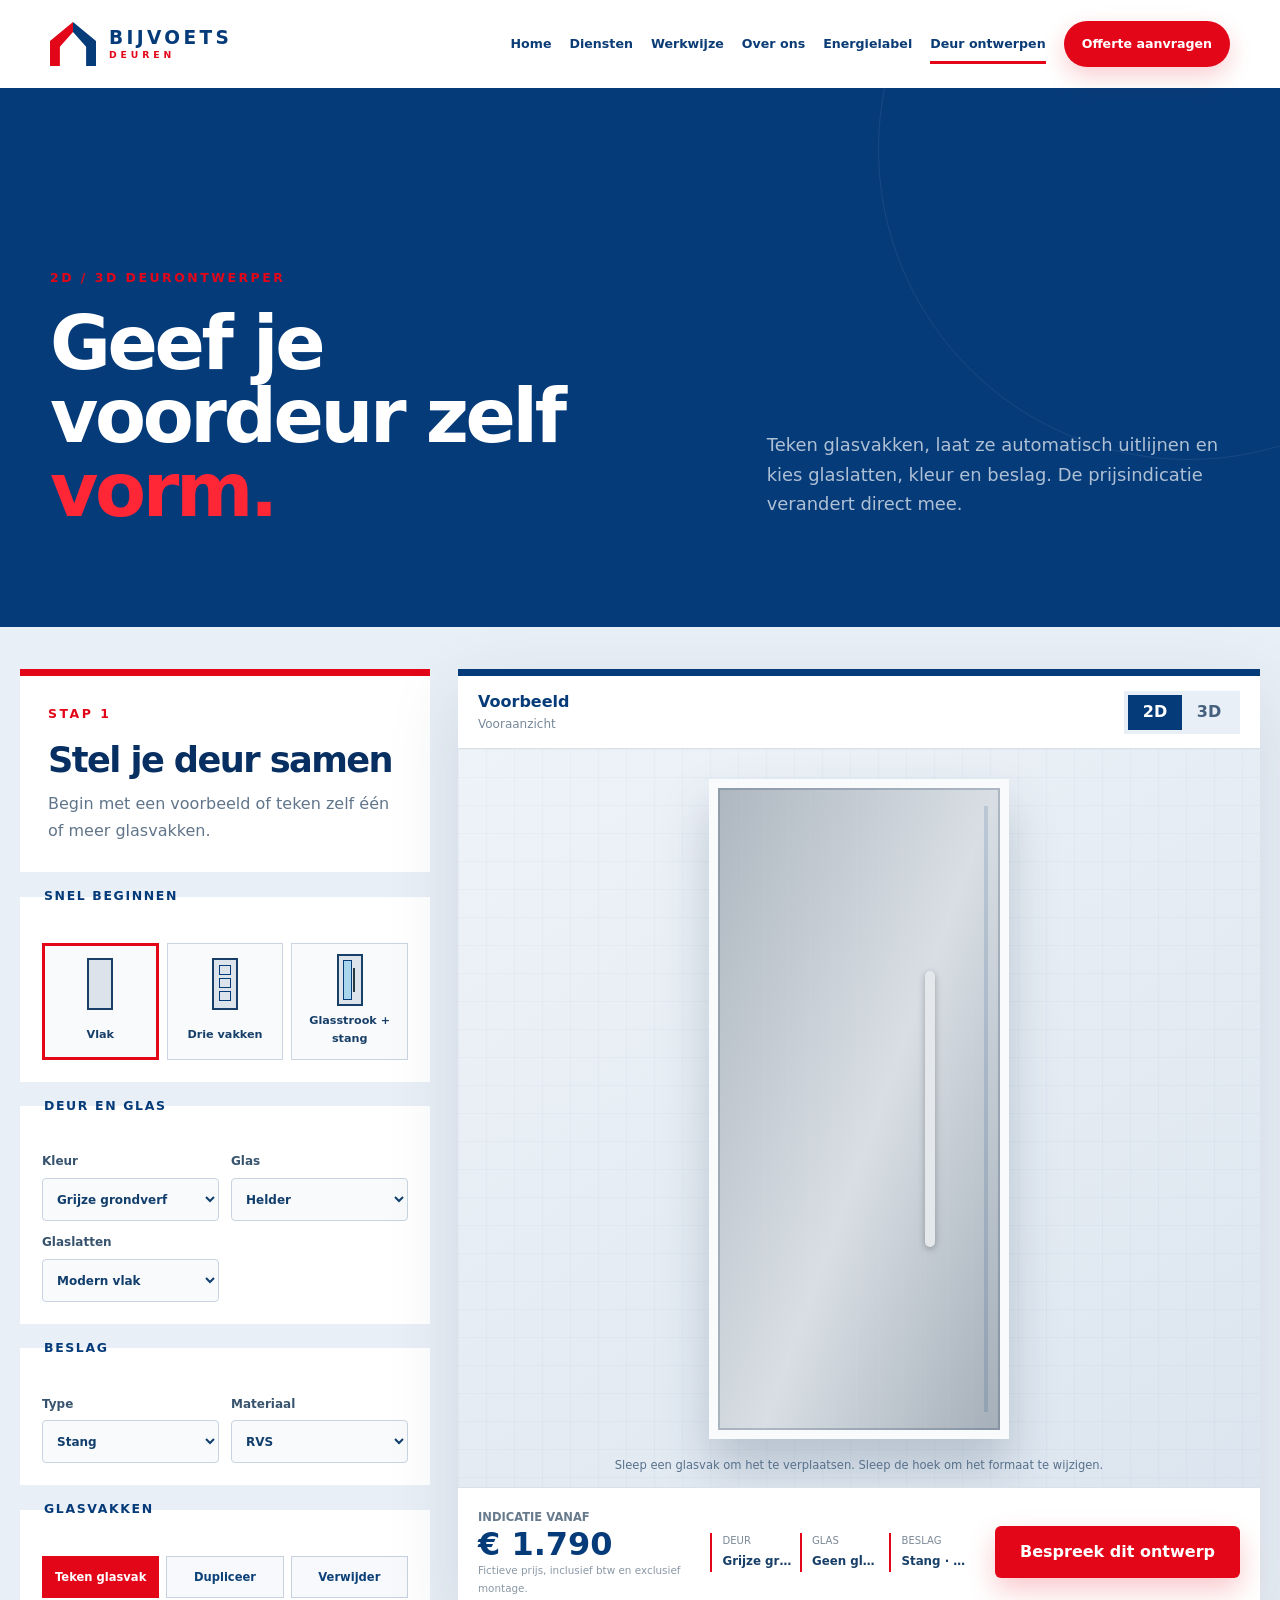
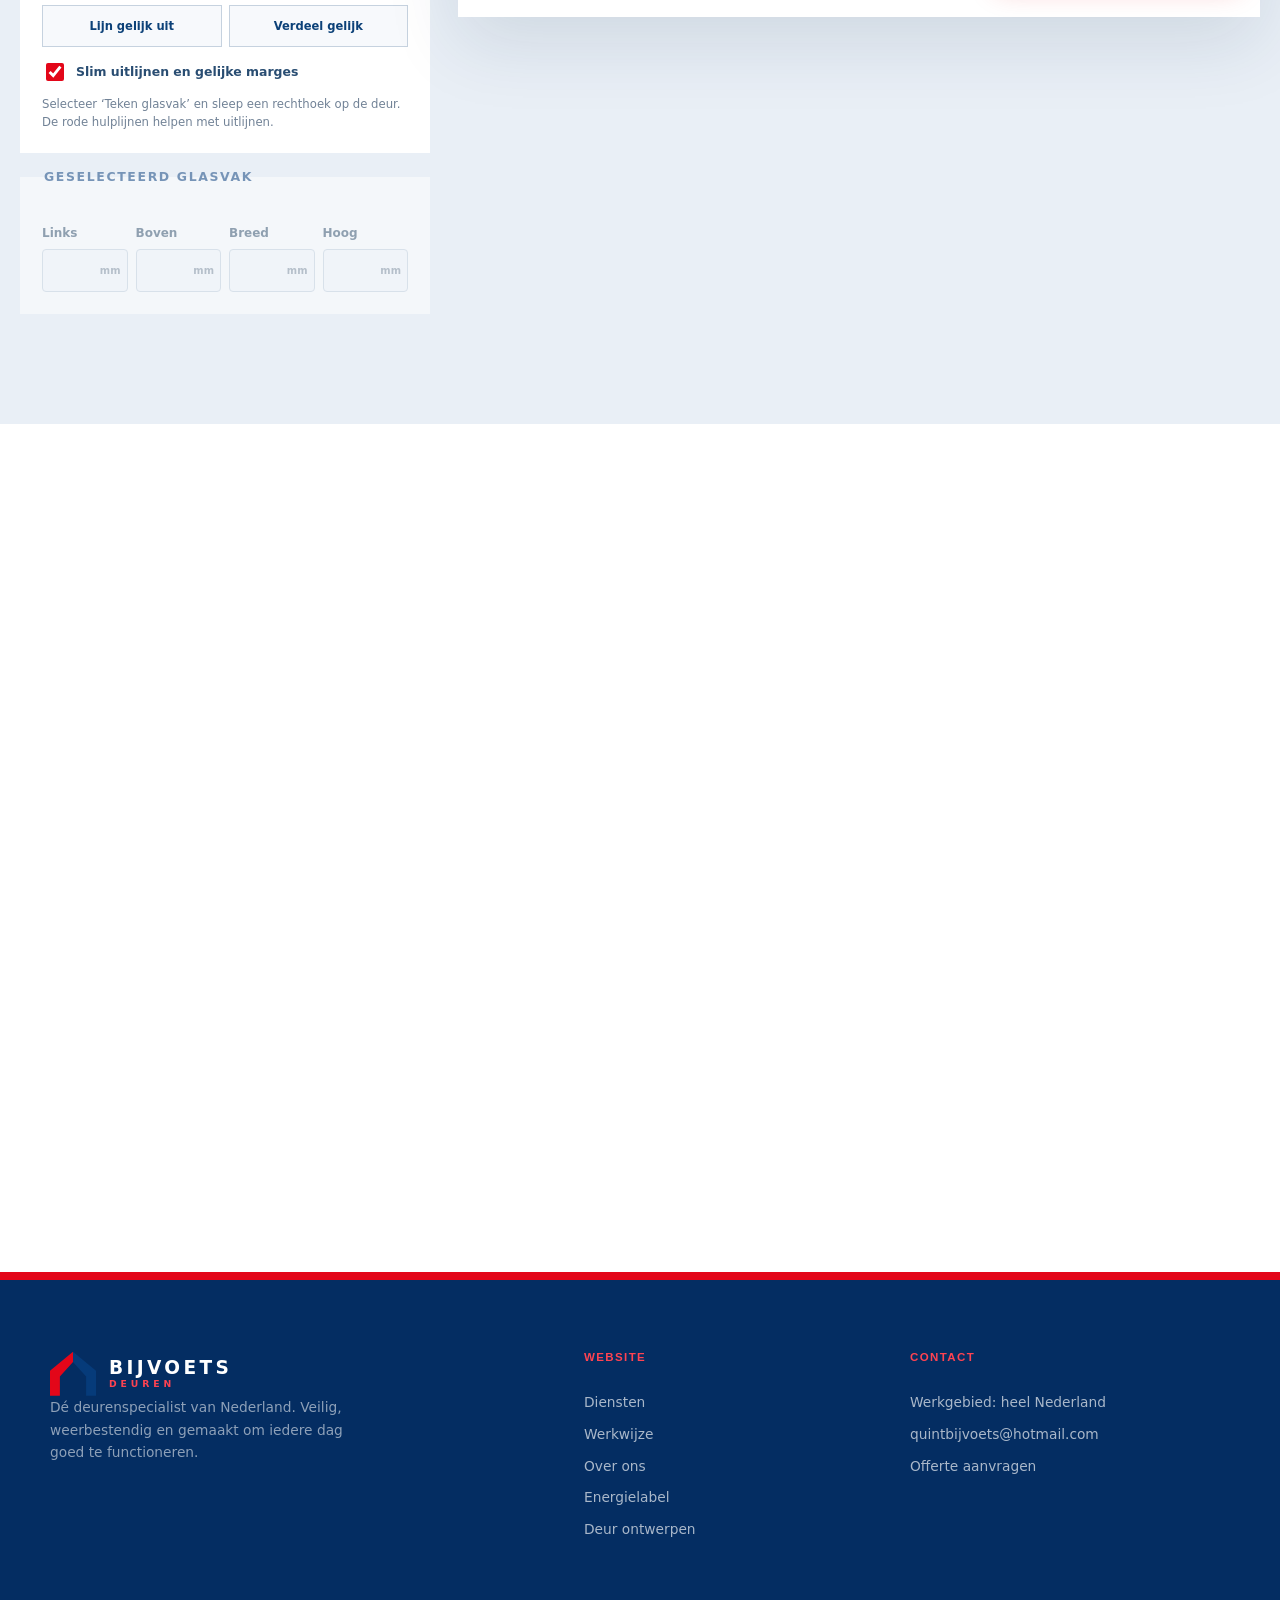
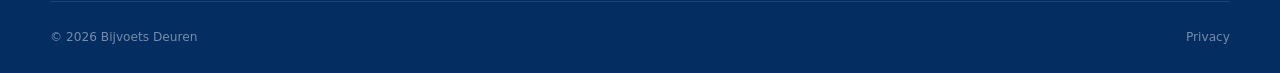
==== deur-ontwerpen.html @ da20df4a "Voeg landelijke positionering en deurontwerper toe" ====
<!doctype html>
<html lang="nl">
<head>
  <meta charset="utf-8">
  <meta name="viewport" content="width=device-width, initial-scale=1">
  <meta name="description" content="Ontwerp zelf je Bijvoets voordeur in 2D en 3D. Kies glasvakken, glaslatten, beslag, kleur en ontvang direct een fictieve prijsindicatie.">
  <meta name="theme-color" content="#063b7a">
  <meta name="referrer" content="strict-origin-when-cross-origin">
  <meta http-equiv="Content-Security-Policy" content="default-src 'self'; script-src 'self'; style-src 'self'; img-src 'self' data:; font-src 'self'; connect-src 'none'; object-src 'none'; base-uri 'self'; form-action 'none'">
  <link rel="canonical" href="https://bijvoetsdeuren.nl/deur-ontwerpen.html">
  <title>Deur ontwerpen | Bijvoets Deuren</title>
  <link rel="stylesheet" href="styles.css">
  <link rel="stylesheet" href="pages.css?v=2">
  <script src="script.js" defer></script>
  <script src="door-designer.js?v=2" defer></script>
</head>
<body>
  <a class="skip-link" href="#main">Direct naar de inhoud</a>
  <header class="site-header site-header-solid" id="top">
    <div class="shell header-inner">
      <a class="brand" href="index.html" aria-label="Bijvoets Deuren, naar de homepage"><span class="brand-mark" aria-hidden="true">BD</span><span class="brand-name"><strong>Bijvoets</strong><span>Deuren</span></span></a>
      <button class="menu-toggle" type="button" aria-expanded="false" aria-controls="main-nav"><span></span><span></span><span></span><span class="sr-only">Menu openen</span></button>
      <nav class="main-nav" id="main-nav" aria-label="Hoofdnavigatie"><a href="index.html">Home</a><a href="diensten.html">Diensten</a><a href="werkwijze.html">Werkwijze</a><a href="over-ons.html">Over ons</a><a href="energielabel.html">Energielabel</a><a href="deur-ontwerpen.html" aria-current="page">Deur ontwerpen</a><a class="nav-cta" href="offerte.html">Offerte aanvragen</a></nav>
    </div>
  </header>

  <main id="main">
    <section class="page-hero designer-hero">
      <div class="shell page-hero-grid">
        <div class="reveal"><p class="eyebrow">2D / 3D deurontwerper</p><h1>Geef je voordeur zelf <em>vorm.</em></h1></div>
        <p class="page-hero-intro reveal">Teken glasvakken, laat ze automatisch uitlijnen en kies glaslatten, kleur en beslag. De prijsindicatie verandert direct mee.</p>
      </div>
    </section>

    <section class="designer-section" data-door-designer>
      <div class="designer-shell">
        <aside class="designer-controls" aria-label="Keuzes voor de deur">
          <div class="designer-control-heading"><p class="eyebrow">Stap 1</p><h2>Stel je deur samen</h2><p>Begin met een voorbeeld of teken zelf één of meer glasvakken.</p></div>

          <fieldset class="designer-fieldset">
            <legend>Snel beginnen</legend>
            <div class="preset-grid">
              <button type="button" class="designer-choice is-active" data-preset="vlak"><span class="preset-icon preset-plain" aria-hidden="true"></span>Vlak</button>
              <button type="button" class="designer-choice" data-preset="drievak"><span class="preset-icon preset-three" aria-hidden="true"></span>Drie vakken</button>
              <button type="button" class="designer-choice" data-preset="glasstrook"><span class="preset-icon preset-strip" aria-hidden="true"></span>Glasstrook + stang</button>
            </div>
          </fieldset>

          <fieldset class="designer-fieldset">
            <legend>Deur en glas</legend>
            <div class="designer-field-grid">
              <label>Kleur
                <select data-setting="doorFinish">
                  <option value="grey">Grijze grondverf</option>
                  <option value="white">Witte grondverf</option>
                  <option value="anthracite">Antraciet afgelakt</option>
                  <option value="custom">Kleur naar keuze</option>
                </select>
              </label>
              <label>Glas
                <select data-setting="glassTint">
                  <option value="clear">Helder</option>
                  <option value="frosted">Mat</option>
                  <option value="smoke">Rookglas</option>
                  <option value="bronze">Brons</option>
                </select>
              </label>
              <label>Glaslatten
                <select data-setting="beadStyle">
                  <option value="modern">Modern vlak</option>
                  <option value="classic">Klassiek profiel</option>
                  <option value="steel">Slank aluminium</option>
                </select>
              </label>
            </div>
          </fieldset>

          <fieldset class="designer-fieldset">
            <legend>Beslag</legend>
            <div class="designer-field-grid">
              <label>Type
                <select data-setting="hardwareType">
                  <option value="bar">Stang</option>
                  <option value="knob">Knop</option>
                  <option value="lever">Kruk</option>
                </select>
              </label>
              <label>Materiaal
                <select data-setting="hardwareFinish">
                  <option value="steel">RVS</option>
                  <option value="aluminium">Aluminium</option>
                  <option value="black">Zwart</option>
                  <option value="brass">Messing</option>
                </select>
              </label>
            </div>
          </fieldset>

          <fieldset class="designer-fieldset glass-tools">
            <legend>Glasvakken</legend>
            <div class="tool-buttons">
              <button type="button" class="tool-button tool-button-primary" data-action="draw">Teken glasvak</button>
              <button type="button" class="tool-button" data-action="duplicate">Dupliceer</button>
              <button type="button" class="tool-button" data-action="delete">Verwijder</button>
            </div>
            <div class="tool-buttons">
              <button type="button" class="tool-button" data-action="align">Lijn gelijk uit</button>
              <button type="button" class="tool-button" data-action="distribute">Verdeel gelijk</button>
            </div>
            <label class="snap-toggle"><input type="checkbox" data-setting="snap" checked> Slim uitlijnen en gelijke marges</label>
            <p class="designer-help" data-designer-help>Selecteer ‘Teken glasvak’ en sleep een rechthoek op de deur. De rode hulplijnen helpen met uitlijnen.</p>
          </fieldset>

          <fieldset class="designer-fieldset dimension-fields" data-dimensions disabled>
            <legend>Geselecteerd glasvak</legend>
            <div class="dimension-grid">
              <label>Links <span>mm</span><input type="number" min="60" max="800" step="10" data-dimension="x"></label>
              <label>Boven <span>mm</span><input type="number" min="60" max="1900" step="10" data-dimension="y"></label>
              <label>Breed <span>mm</span><input type="number" min="120" max="800" step="10" data-dimension="width"></label>
              <label>Hoog <span>mm</span><input type="number" min="120" max="1900" step="10" data-dimension="height"></label>
            </div>
          </fieldset>
        </aside>

        <div class="designer-workspace">
          <div class="workspace-toolbar">
            <div><strong>Voorbeeld</strong><span data-view-label>Vooraanzicht</span></div>
            <div class="view-switch" aria-label="Weergave kiezen">
              <button type="button" class="is-active" data-view="2d" aria-pressed="true">2D</button>
              <button type="button" data-view="3d" aria-pressed="false">3D</button>
            </div>
          </div>

          <div class="designer-stage" data-stage data-view="2d">
            <div class="stage-grid" aria-hidden="true"></div>
            <div class="door-preview" data-door-preview role="img" aria-label="Voorbeeld van de samengestelde deur">
              <div class="door-surface" data-door-surface>
                <div class="glass-layer" data-glass-layer></div>
                <div class="door-hardware hardware-bar finish-steel" data-hardware aria-hidden="true"><span></span></div>
                <div class="door-lock-edge" aria-hidden="true"></div>
                <div class="snap-guide snap-guide-x" data-guide-x aria-hidden="true"></div>
                <div class="snap-guide snap-guide-y" data-guide-y aria-hidden="true"></div>
              </div>
              <div class="door-depth" aria-hidden="true"></div>
            </div>
            <p class="stage-instruction" data-stage-instruction>Sleep een glasvak om het te verplaatsen. Sleep de hoek om het formaat te wijzigen.</p>
          </div>

          <div class="designer-summary" aria-live="polite">
            <div><span>Indicatie vanaf</span><strong data-total-price>€ 1.790</strong><small>Fictieve prijs, inclusief btw en exclusief montage.</small></div>
            <dl><div><dt>Deur</dt><dd data-summary-door>Grijze grondverf</dd></div><div><dt>Glas</dt><dd data-summary-glass>Geen glasvakken</dd></div><div><dt>Beslag</dt><dd data-summary-hardware>Stang · RVS</dd></div></dl>
            <a class="button button-primary designer-whatsapp" data-designer-whatsapp href="https://wa.me/31638569988" target="_blank" rel="noopener noreferrer">Bespreek dit ontwerp</a>
          </div>
        </div>
      </div>
    </section>

    <section class="section designer-explainer">
      <div class="shell">
        <div class="section-heading reveal"><div><p class="eyebrow">Slim uitlijnen</p><h2>Vrij ontwerpen, zonder scheve details.</h2></div><p>De ontwerper helpt glasvakken en beslag op logische lijnen te plaatsen. Bij de glasstrook worden bovenmarge en sluitkant automatisch gelijk gehouden en komt de stang netjes tussen glaslijn en sluitzijde.</p></div>
        <div class="value-grid"><article class="value-card reveal"><span>01</span><h3>Teken ieder formaat</h3><p>Maak zelf een vierkant, smalle strook of royaal glasvlak en pas de maat direct aan.</p></article><article class="value-card reveal"><span>02</span><h3>Meerdere glasvakken</h3><p>Dupliceer een vak en laat de tussenruimte automatisch gelijk verdelen.</p></article><article class="value-card reveal"><span>03</span><h3>Van idee naar advies</h3><p>Stuur de gekozen samenstelling via WhatsApp. Definitieve maatvoering en prijs volgen na controle.</p></article></div>
      </div>
    </section>
  </main>

  <footer class="site-footer">
    <div class="shell footer-main"><div><a class="brand brand-footer" href="index.html"><span class="brand-mark" aria-hidden="true">BD</span><span class="brand-name"><strong>Bijvoets</strong><span>Deuren</span></span></a><p>Dé deurenspecialist van Nederland. Veilig, weerbestendig en gemaakt om iedere dag goed te functioneren.</p></div><div><h2>Website</h2><a href="diensten.html">Diensten</a><a href="werkwijze.html">Werkwijze</a><a href="over-ons.html">Over ons</a><a href="energielabel.html">Energielabel</a><a href="deur-ontwerpen.html">Deur ontwerpen</a></div><div><h2>Contact</h2><p>Werkgebied: heel Nederland</p><a href="mailto:quintbijvoets@hotmail.com">quintbijvoets@hotmail.com</a><a href="offerte.html">Offerte aanvragen</a></div></div>
    <div class="shell footer-bottom"><p>© <span data-current-year></span> Bijvoets Deuren</p><a href="privacy.html">Privacy</a></div>
  </footer>
</body>
</html>
---- styles.css ----
:root{--ink:#17221a;--ink-soft:#314037;--cream:#f5f1e8;--paper:#fffdf8;--sage:#a9be8a;--sage-deep:#78905f;--clay:#d4864c;--line:rgba(23,34,26,.16);--shadow:0 24px 70px rgba(23,34,26,.12);--radius:24px;--shell:min(1180px,calc(100% - 40px))}
*{box-sizing:border-box}html{scroll-behavior:smooth}body{margin:0;background:var(--paper);color:var(--ink);font-family:Inter,ui-sans-serif,system-ui,-apple-system,BlinkMacSystemFont,"Segoe UI",sans-serif;line-height:1.65}body.menu-open{overflow:hidden}a{color:inherit;text-decoration:none}button,input,select,textarea{font:inherit}.shell{width:var(--shell);margin-inline:auto}.sr-only{position:absolute;width:1px;height:1px;padding:0;margin:-1px;overflow:hidden;clip:rect(0,0,0,0);white-space:nowrap;border:0}.skip-link{position:fixed;z-index:1000;top:10px;left:10px;padding:10px 16px;background:var(--paper);transform:translateY(-160%)}.skip-link:focus{transform:translateY(0)}
.site-header{position:absolute;z-index:20;top:0;left:0;width:100%;color:var(--paper)}.header-inner{min-height:104px;display:flex;align-items:center;justify-content:space-between;gap:32px}.brand{display:inline-flex;align-items:center;gap:12px}.brand-mark{width:48px;aspect-ratio:1;display:grid;place-items:center;border:1px solid currentColor;border-radius:50%;font:700 .78rem/1 ui-monospace,monospace;letter-spacing:.08em}.brand-name{display:grid;font-size:.82rem;line-height:1.05;letter-spacing:.18em;text-transform:uppercase}.brand-name strong{font-family:Georgia,serif;font-size:1.16rem;letter-spacing:.04em;text-transform:none}.main-nav{display:flex;align-items:center;gap:30px;font-size:.84rem;font-weight:700}.main-nav>a:not(.nav-cta){position:relative}.main-nav>a:not(.nav-cta)::after{content:"";position:absolute;left:0;bottom:-7px;width:100%;height:1px;background:var(--sage);transform:scaleX(0);transform-origin:right;transition:transform .25s ease}.main-nav>a:hover::after,.main-nav>a:focus-visible::after{transform:scaleX(1);transform-origin:left}.nav-cta{padding:13px 18px;border:1px solid rgba(255,255,255,.5);border-radius:999px;transition:.25s ease}.nav-cta:hover{background:var(--paper);color:var(--ink)}.menu-toggle{display:none;background:transparent;color:inherit;border:0;padding:10px}.menu-toggle>span:not(.sr-only){display:block;width:25px;height:2px;margin:5px;background:currentColor;transition:.25s ease}
.hero{min-height:760px;overflow:hidden;display:grid;align-items:center;padding:150px 0 95px;background:var(--ink);color:var(--paper);position:relative}.hero::before{content:"";position:absolute;width:680px;height:680px;border:1px solid rgba(255,255,255,.07);border-radius:50%;right:-250px;top:-160px}.hero::after{content:"";position:absolute;inset:auto 0 0;height:32%;background:linear-gradient(180deg,transparent,rgba(0,0,0,.14));pointer-events:none}.hero-grid{display:grid;grid-template-columns:1.05fr .95fr;gap:76px;align-items:center;position:relative;z-index:1}.eyebrow{margin:0 0 18px;color:var(--sage-deep);font-size:.78rem;font-weight:800;letter-spacing:.18em;text-transform:uppercase}.hero .eyebrow{color:var(--sage)}h1,h2{margin:0;font-family:Georgia,"Times New Roman",serif;font-weight:500;letter-spacing:-.035em;line-height:.99}h1{max-width:760px;font-size:clamp(3.5rem,6.2vw,6.8rem)}h1 em{color:var(--sage);font-weight:inherit}.hero-intro{max-width:650px;margin:28px 0 34px;color:rgba(255,255,255,.72);font-size:1.08rem}.hero-actions{display:flex;align-items:center;gap:28px;flex-wrap:wrap}.button{display:inline-flex;min-height:52px;align-items:center;justify-content:center;border:0;border-radius:999px;padding:0 25px;font-weight:800;cursor:pointer;transition:transform .2s ease,background .2s ease,color .2s ease}.button:hover{transform:translateY(-2px)}.button-primary{background:var(--clay);color:#21160e}.button-primary:hover{background:#e39a64}.text-link{font-weight:750;border-bottom:1px solid rgba(255,255,255,.4);padding-block:8px}.text-link span{margin-left:8px}.hero-points{display:flex;flex-wrap:wrap;gap:10px 24px;margin:36px 0 0;padding:0;list-style:none;color:rgba(255,255,255,.7);font-size:.85rem}.hero-points li::before{content:"";display:inline-block;width:7px;height:7px;margin-right:9px;border-radius:50%;background:var(--sage)}
.door-stage{min-height:490px;position:relative;display:grid;place-items:center}.door-frame{width:min(330px,70%);height:465px;padding:24px 23px 0;background:#d7c5a7;border-radius:180px 180px 7px 7px;box-shadow:0 40px 100px rgba(0,0,0,.35)}.door-panel{height:100%;position:relative;overflow:hidden;border-radius:145px 145px 3px 3px;background:repeating-linear-gradient(90deg,rgba(255,255,255,.025) 0 2px,transparent 2px 26px),linear-gradient(135deg,#6e3f25,#9b6441 48%,#5b341f);border:1px solid rgba(255,255,255,.18)}.door-panel::before,.door-panel::after{content:"";position:absolute;left:12%;right:12%;border:1px solid rgba(255,255,255,.12)}.door-panel::before{top:38%;height:26%}.door-panel::after{bottom:7%;height:20%}.door-number{position:absolute;left:50%;top:23%;transform:translate(-50%,-50%);color:rgba(255,255,255,.65);font-family:Georgia,serif;letter-spacing:.08em}.door-handle{position:absolute;right:36px;top:52%;width:44px;height:5px;background:#d8c7a2;border-radius:4px;box-shadow:-3px 8px 0 -1px #8d7a59}.stage-card{position:absolute;left:0;bottom:38px;display:flex;align-items:center;gap:12px;padding:13px 18px;border:1px solid rgba(255,255,255,.16);border-radius:14px;background:rgba(255,255,255,.09);backdrop-filter:blur(10px);box-shadow:var(--shadow)}.stage-card p{margin:0;color:rgba(255,255,255,.7);font-size:.76rem;line-height:1.45}.stage-card strong{color:#fff;font-size:.88rem}.status-dot{width:10px;aspect-ratio:1;border-radius:50%;background:var(--sage);box-shadow:0 0 0 6px rgba(169,190,138,.14)}.measure{position:absolute;color:rgba(255,255,255,.38);font:600 .66rem/1 ui-monospace,monospace;letter-spacing:.12em;text-transform:uppercase}.measure::before{content:"";display:block;background:rgba(255,255,255,.2)}.measure-top{top:28px;left:8%;right:8%;text-align:center}.measure-top::before{height:1px;margin-bottom:8px}.measure-side{right:16px;top:25%;bottom:16%;writing-mode:vertical-rl}.measure-side::before{width:1px;height:100%;margin-left:8px}
.trust-bar{background:var(--cream);border-bottom:1px solid var(--line)}.trust-grid{min-height:96px;display:grid;grid-template-columns:repeat(3,1fr);align-items:center}.trust-grid p{margin:0;padding:12px 30px;font-size:.88rem;font-weight:750;text-align:center;border-right:1px solid var(--line)}.trust-grid p:first-child{border-left:1px solid var(--line)}.trust-grid span{margin-right:10px;color:var(--clay);font:700 .7rem/1 ui-monospace,monospace}
.section{padding:124px 0}.section-heading{display:grid;grid-template-columns:1.25fr .75fr;gap:80px;align-items:end;margin-bottom:58px}h2{font-size:clamp(2.65rem,4.6vw,5rem)}.section-heading>p{max-width:430px;margin:0 0 5px;color:#617066}.service-grid{display:grid;grid-template-columns:repeat(2,1fr);gap:18px}.service-card{position:relative;min-height:445px;padding:38px;overflow:hidden;border:1px solid var(--line);border-radius:var(--radius);background:var(--cream)}.service-card::after{content:"";position:absolute;width:230px;aspect-ratio:1;border:1px solid rgba(23,34,26,.08);border-radius:50%;right:-80px;top:-80px}.service-card-dark{background:var(--ink);color:var(--paper)}.service-card-dark::after{border-color:rgba(255,255,255,.1)}.service-index{position:absolute;right:32px;top:30px;font:700 .74rem/1 ui-monospace,monospace;color:var(--clay)}.service-icon{width:76px;height:92px;display:grid;place-items:center;margin-bottom:56px;border-radius:40px 40px 5px 5px;background:rgba(169,190,138,.25)}.mini-door{display:block;width:30px;height:52px;position:relative;border:2px solid currentColor;border-radius:15px 15px 1px 1px}.mini-door::after{content:"";position:absolute;width:4px;height:4px;border-radius:50%;background:currentColor;right:5px;top:28px}.mini-door-open{transform:perspective(70px) rotateY(-22deg);transform-origin:left}.lock-icon span{width:29px;height:27px;border:2px solid currentColor;border-radius:4px;position:relative}.lock-icon span::before{content:"";position:absolute;width:17px;height:18px;left:4px;top:-15px;border:2px solid currentColor;border-bottom:0;border-radius:12px 12px 0 0}.adjust-icon span,.adjust-icon span::before{width:38px;height:2px;background:currentColor;position:relative;display:block}.adjust-icon span::before{content:"";position:absolute;top:13px}.adjust-icon span::after{content:"↔";position:absolute;left:7px;top:-22px;font-size:1.3rem}.service-card h3{margin:0 0 13px;font-family:Georgia,serif;font-size:2rem;line-height:1.1}.service-card>p{max-width:520px;margin:0 0 24px;color:#617066}.service-card-dark>p{color:rgba(255,255,255,.65)}.service-card ul{display:flex;flex-wrap:wrap;gap:8px;margin:0;padding:0;list-style:none}.service-card li{padding:6px 10px;border:1px solid currentColor;border-radius:999px;font-size:.72rem;opacity:.7}
.process{background:var(--ink);color:var(--paper)}.process-grid{display:grid;grid-template-columns:.82fr 1.18fr;gap:110px;align-items:start}.eyebrow-light{color:var(--sage)}.process-intro{position:sticky;top:50px}.process-intro>p:not(.eyebrow){color:rgba(255,255,255,.62);max-width:470px;margin:30px 0}.button-light{background:var(--paper);color:var(--ink)}.steps{margin:0;padding:0;list-style:none;border-top:1px solid rgba(255,255,255,.15)}.steps li{display:grid;grid-template-columns:64px 1fr;gap:25px;padding:34px 0;border-bottom:1px solid rgba(255,255,255,.15)}.steps>li>span{color:var(--sage);font:700 .74rem/1 ui-monospace,monospace;padding-top:8px}.steps h3{margin:0 0 7px;font-family:Georgia,serif;font-size:1.55rem}.steps p{margin:0;color:rgba(255,255,255,.58)}
.about{background:var(--cream)}.about-grid{display:grid;grid-template-columns:.9fr 1.1fr;gap:105px;align-items:center}.about-visual{min-height:570px;position:relative;display:flex;align-items:flex-end;padding:42px;overflow:hidden;border-radius:var(--radius);background:#cfb892;box-shadow:var(--shadow)}.about-visual::before{content:"";position:absolute;inset:0;background:repeating-linear-gradient(98deg,transparent 0 29px,rgba(64,38,22,.07) 30px 31px)}.wood-sample{position:absolute;border-radius:50% 50% 8px 8px;background:linear-gradient(100deg,#56311d,#a66b43 55%,#5b341f);box-shadow:0 30px 60px rgba(35,20,12,.25)}.wood-one{width:48%;height:78%;right:10%;top:10%}.wood-two{width:30%;height:54%;left:13%;top:22%;background:linear-gradient(100deg,#8f7053,#d0ad85)}.about-visual p{position:relative;z-index:2;margin:0;padding:15px 18px;background:var(--paper);border-radius:12px;font-size:.85rem;line-height:1.4}.about-visual strong{font-family:Georgia,serif;font-size:1.2rem}.about-copy .lead{margin:28px 0 18px;font-size:1.18rem;color:var(--ink-soft)}.about-copy>p:not(.eyebrow):not(.lead){color:#617066}.about-facts{display:grid;grid-template-columns:repeat(2,1fr);gap:15px;margin-top:34px}.about-facts div{padding:18px;border-top:1px solid var(--line)}.about-facts span{display:block;margin-bottom:5px;color:#758178;font-size:.72rem;text-transform:uppercase;letter-spacing:.1em}
.quote-section{background:var(--paper)}.quote-grid{display:grid;grid-template-columns:.8fr 1.2fr;gap:80px;align-items:start}.quote-copy{position:sticky;top:40px}.quote-copy>p:not(.eyebrow){max-width:470px;color:#617066}.contact-direct{margin-top:42px;padding-top:20px;border-top:1px solid var(--line)}.contact-direct span{display:block;color:#758178;font-size:.74rem;text-transform:uppercase;letter-spacing:.12em}.contact-direct a{display:inline-block;margin-top:6px;font-weight:800}.quote-form{padding:40px;border-radius:var(--radius);background:var(--cream)}.field-row{display:grid;grid-template-columns:repeat(2,1fr);gap:16px}.quote-form label{display:grid;gap:8px;margin-bottom:17px;font-size:.82rem;font-weight:800}.quote-form small{font-weight:500;color:#718076}.quote-form input,.quote-form select,.quote-form textarea{width:100%;border:1px solid var(--line);border-radius:12px;background:var(--paper);color:var(--ink);padding:13px 14px;outline:none}.quote-form input:focus,.quote-form select:focus,.quote-form textarea:focus{border-color:var(--sage-deep);box-shadow:0 0 0 3px rgba(120,144,95,.15)}.quote-form textarea{resize:vertical}.button-submit{width:100%;margin-top:7px}.form-note{margin:13px 0 0;color:#718076;font-size:.72rem;text-align:center}
.site-footer{background:#101711;color:var(--paper)}.footer-main{display:grid;grid-template-columns:1.45fr .8fr 1fr;gap:70px;padding:80px 0 60px}.brand-footer{margin-bottom:22px}.footer-main>div:first-child p{max-width:330px;color:rgba(255,255,255,.55)}.footer-main h2{margin-bottom:19px;color:var(--sage);font:800 .72rem/1 sans-serif;letter-spacing:.12em;text-transform:uppercase}.footer-main>div:not(:first-child){display:flex;flex-direction:column;align-items:flex-start;gap:9px}.footer-main a,.footer-main p{margin:0;color:rgba(255,255,255,.66);font-size:.86rem}.footer-main a:hover{color:#fff}.footer-bottom{min-height:72px;display:flex;justify-content:space-between;align-items:center;border-top:1px solid rgba(255,255,255,.1);color:rgba(255,255,255,.45);font-size:.76rem}.footer-bottom p{margin:0}
.reveal{opacity:0;transform:translateY(20px);transition:opacity .7s ease,transform .7s ease}.reveal-delay{transition-delay:.14s}.reveal.is-visible{opacity:1;transform:none}
.privacy-page{min-height:100vh;padding:60px 0;background:var(--cream)}.privacy-card{max-width:850px;padding:clamp(28px,6vw,70px);border-radius:var(--radius);background:var(--paper);box-shadow:var(--shadow)}.privacy-card .brand{margin-bottom:70px}.privacy-card h1{margin-bottom:34px;color:var(--ink);font-size:clamp(3rem,7vw,5.5rem)}.privacy-card h2{margin:35px 0 10px;font-size:1.5rem;line-height:1.2}.privacy-card p{color:#56655b}.privacy-card p a{color:var(--sage-deep);font-weight:800;text-decoration:underline}.privacy-card .button{margin-top:25px}
@media (prefers-reduced-motion:reduce){html{scroll-behavior:auto}*,*::before,*::after{animation-duration:.01ms!important;animation-iteration-count:1!important;transition-duration:.01ms!important}.reveal{opacity:1;transform:none}}
@media (max-width:980px){.menu-toggle{display:block;position:relative;z-index:25}.main-nav{position:fixed;inset:0;z-index:20;display:flex;flex-direction:column;justify-content:center;align-items:flex-start;padding:90px 34px;gap:22px;background:var(--ink);font:500 2.25rem/1.1 Georgia,serif;transform:translateX(100%);transition:transform .3s ease}.main-nav.is-open{transform:translateX(0)}.nav-cta{margin-top:10px;font:800 .9rem/1 sans-serif}.menu-toggle[aria-expanded=true]>span:nth-child(1){transform:translateY(7px) rotate(45deg)}.menu-toggle[aria-expanded=true]>span:nth-child(2){opacity:0}.menu-toggle[aria-expanded=true]>span:nth-child(3){transform:translateY(-7px) rotate(-45deg)}.hero{padding-top:135px}.hero-grid{grid-template-columns:1fr;gap:55px}.door-stage{min-height:450px}.door-frame{height:430px}.section-heading,.process-grid,.about-grid,.quote-grid{grid-template-columns:1fr;gap:55px}.process-intro,.quote-copy{position:static}.footer-main{grid-template-columns:1fr 1fr}.footer-main>div:first-child{grid-column:1/-1}}
@media (max-width:680px){:root{--shell:min(100% - 28px,1180px);--radius:18px}.header-inner{min-height:84px}.brand-mark{width:42px}.hero{min-height:auto;padding:120px 0 70px}h1{font-size:clamp(3.15rem,15vw,4.7rem)}h2{font-size:clamp(2.5rem,12vw,3.8rem)}.hero-intro{font-size:.98rem}.hero-actions{align-items:flex-start;flex-direction:column;gap:14px}.hero-points{display:grid;gap:7px}.door-stage{min-height:390px}.door-frame{width:68%;height:370px;padding:19px 18px 0}.stage-card{left:0;bottom:15px}.trust-grid{grid-template-columns:1fr;padding:13px 0}.trust-grid p,.trust-grid p:first-child{padding:10px 4px;border:0;text-align:left}.section{padding:86px 0}.section-heading{margin-bottom:36px}.service-grid{grid-template-columns:1fr}.service-card{min-height:0;padding:28px 24px}.service-icon{margin-bottom:38px}.about-visual{min-height:430px;padding:24px}.about-facts,.field-row{grid-template-columns:1fr}.quote-form{padding:25px 20px}.footer-main{grid-template-columns:1fr;gap:35px;padding-top:60px}.footer-main>div:first-child{grid-column:auto}.footer-bottom{align-items:flex-start;flex-direction:column;justify-content:center;gap:4px}}
---- pages.css ----
.main-nav > a:hover::after,
.main-nav > a:focus-visible::after,
.main-nav > a[aria-current="page"]::after {
  transform: scaleX(1);
  transform-origin: left;
}

html,
body {
  overflow-x: clip;
}

.nav-cta[aria-current="page"] {
  background: var(--paper);
  color: var(--ink);
}

.site-header-solid {
  background: var(--ink);
}

.page-hero {
  min-height: 560px;
  display: grid;
  align-items: end;
  padding: 180px 0 100px;
  overflow: hidden;
  position: relative;
  background: var(--ink);
  color: var(--paper);
}

.page-hero::before {
  content: "";
  position: absolute;
  width: 620px;
  height: 620px;
  top: -250px;
  right: -220px;
  border: 1px solid rgba(255, 255, 255, .07);
  border-radius: 50%;
}

.page-hero-grid {
  display: grid;
  grid-template-columns: 1.15fr .85fr;
  gap: 90px;
  align-items: end;
  position: relative;
  z-index: 1;
}

.page-hero h1 {
  font-size: clamp(3.4rem, 5.8vw, 6.4rem);
}

.page-hero .eyebrow {
  color: var(--sage);
}

.page-hero-intro {
  max-width: 510px;
  margin: 0 0 8px;
  color: rgba(255, 255, 255, .68);
  font-size: 1.12rem;
}

.link-card-grid {
  display: grid;
  grid-template-columns: repeat(2, 1fr);
  gap: 18px;
}

.link-card {
  min-height: 360px;
  display: flex;
  flex-direction: column;
  padding: 34px;
  border: 1px solid var(--line);
  border-radius: var(--radius);
  background: var(--cream);
  transition: transform .22s ease, box-shadow .22s ease;
}

.link-card:hover {
  transform: translateY(-5px);
  box-shadow: var(--shadow);
}

.link-card > span,
.value-card > span,
.detail-card > span {
  color: var(--clay);
  font: 700 .72rem/1 ui-monospace, monospace;
}

.link-card h3 {
  margin: 80px 0 14px;
  font-family: Georgia, serif;
  font-size: 2rem;
  line-height: 1.08;
}

.link-card p {
  margin: 0 0 28px;
  color: #617066;
}

.link-card strong {
  margin-top: auto;
  font-size: .82rem;
}

.link-card-dark {
  background: var(--ink);
  color: var(--paper);
}

.link-card-dark p {
  color: rgba(255, 255, 255, .62);
}

.cta-band {
  background: var(--ink);
  color: var(--paper);
}

.cta-band-inner {
  display: grid;
  grid-template-columns: 1.1fr .9fr;
  gap: 90px;
  align-items: end;
}

.cta-band-inner p:not(.eyebrow) {
  max-width: 490px;
  margin: 0 0 28px;
  color: rgba(255, 255, 255, .62);
}

.feature-strip {
  background: var(--cream);
}

.feature-strip-grid {
  display: grid;
  grid-template-columns: 1fr .75fr;
  gap: 90px;
  align-items: end;
  padding: 52px;
  border-radius: var(--radius);
  background: var(--paper);
  box-shadow: var(--shadow);
}

.feature-strip-grid p:not(.eyebrow) {
  margin: 0 0 24px;
  color: #617066;
}

.card-title {
  font-family: Georgia, serif;
  font-size: 2rem;
  line-height: 1.1;
  letter-spacing: -.02em;
}

.process-page {
  padding: 124px 0;
}

.detail-section {
  background: var(--cream);
}

.detail-grid {
  display: grid;
  grid-template-columns: 1fr 1fr;
  gap: 18px;
}

.detail-card {
  padding: 42px;
  border: 1px solid var(--line);
  border-radius: var(--radius);
  background: var(--paper);
}

.detail-card h2 {
  margin: 60px 0 28px;
  font-size: clamp(2.2rem, 4vw, 3.8rem);
}

.detail-card p {
  color: #617066;
}

.detail-card-accent {
  border-color: transparent;
  background: var(--clay);
  color: #21160e;
}

.detail-card-accent p {
  color: rgba(33, 22, 14, .72);
}

.check-list {
  display: grid;
  gap: 13px;
  margin: 0;
  padding: 0;
  list-style: none;
}

.check-list li {
  padding: 12px 0 12px 30px;
  position: relative;
  border-top: 1px solid var(--line);
}

.check-list li::before {
  content: "✓";
  position: absolute;
  left: 0;
  color: var(--sage-deep);
  font-weight: 900;
}

.values-section {
  background: var(--paper);
}

.value-grid {
  display: grid;
  grid-template-columns: repeat(3, 1fr);
  gap: 18px;
}

.value-card {
  min-height: 300px;
  padding: 34px;
  border: 1px solid var(--line);
  border-radius: var(--radius);
  background: var(--cream);
}

.value-card h3 {
  margin: 75px 0 14px;
  font-family: Georgia, serif;
  font-size: 1.8rem;
  line-height: 1.1;
}

.value-card p {
  margin: 0;
  color: #617066;
}

.energy-hero .page-hero-grid {
  align-items: center;
}

.energy-badge {
  display: grid;
  grid-template-columns: repeat(4, 1fr);
  gap: 7px;
  padding: 28px;
  border: 1px solid rgba(255, 255, 255, .13);
  border-radius: var(--radius);
  background: rgba(255, 255, 255, .06);
}

.energy-badge span {
  min-height: 72px;
  display: grid;
  place-items: center;
  clip-path: polygon(0 0, 82% 0, 100% 50%, 82% 100%, 0 100%, 12% 50%);
  background: var(--sage);
  color: var(--ink);
  font-weight: 900;
}

.energy-badge span:nth-child(2) { background: #c5c878; }
.energy-badge span:nth-child(3) { background: #dfaa62; }
.energy-badge span:nth-child(4) { background: var(--clay); }

.energy-badge strong {
  grid-column: 1 / -1;
  margin-top: 12px;
  color: rgba(255, 255, 255, .72);
  font-size: .83rem;
  text-align: center;
}

.energy-intro {
  background: var(--paper);
}

.energy-intro-grid {
  display: grid;
  grid-template-columns: 1fr 1fr;
  gap: 100px;
}

.prose p {
  margin: 0 0 20px;
  color: #617066;
  font-size: 1.05rem;
}

.energy-checks {
  background: var(--cream);
}

.energy-grid {
  grid-template-columns: repeat(4, 1fr);
}

.energy-grid .value-card {
  background: var(--paper);
}

.energy-grid .value-card h3 {
  margin-top: 60px;
}

.energy-note {
  background: var(--paper);
}

.note-card {
  display: grid;
  grid-template-columns: 1fr 1fr;
  gap: 80px;
  padding: 54px;
  border-radius: var(--radius);
  background: var(--ink);
  color: var(--paper);
}

.note-card .eyebrow {
  color: var(--sage);
}

.note-card h2 {
  font-size: clamp(2.3rem, 4vw, 4rem);
}

.note-card > p {
  margin: 0;
  color: rgba(255, 255, 255, .65);
}

.quote-hero {
  min-height: 520px;
}

.quote-page {
  background: var(--paper);
}

.contact-options {
  display: grid;
  gap: 12px;
  margin-top: 40px;
}

.contact-option {
  display: grid;
  padding: 18px 20px;
  border: 1px solid var(--line);
  border-radius: 14px;
  background: var(--cream);
  transition: transform .2s ease, border-color .2s ease;
}

.contact-option:hover {
  transform: translateY(-2px);
  border-color: var(--sage-deep);
}

.contact-option span {
  color: #758178;
  font-size: .7rem;
  font-weight: 800;
  letter-spacing: .12em;
  text-transform: uppercase;
}

.contact-option strong {
  margin: 3px 0;
  overflow-wrap: anywhere;
  font-size: .92rem;
}

.contact-option small {
  color: #718076;
}

.whatsapp-link {
  border-color: rgba(37, 211, 102, .42);
}

.form-heading {
  display: flex;
  align-items: center;
  gap: 14px;
  margin-bottom: 28px;
  padding-bottom: 20px;
  border-bottom: 1px solid var(--line);
}

.form-heading strong {
  display: block;
}

.form-heading p {
  margin: 1px 0 0;
  color: #718076;
  font-size: .76rem;
}

.whatsapp-dot {
  width: 14px;
  aspect-ratio: 1;
  border-radius: 50%;
  background: #25d366;
  box-shadow: 0 0 0 7px rgba(37, 211, 102, .13);
}

.button-whatsapp {
  background: #25d366;
  color: #102116;
}

.button-whatsapp:hover {
  background: #39df77;
}

.privacy-page {
  padding: 180px 0 90px;
}

.privacy-card .brand {
  margin-bottom: 0;
}

@media (max-width: 980px) {
  .page-hero-grid,
  .cta-band-inner,
  .feature-strip-grid,
  .energy-intro-grid,
  .note-card {
    grid-template-columns: 1fr;
    gap: 55px;
  }

  .page-hero { min-height: 500px; }
  .link-card-grid,
  .value-grid { grid-template-columns: 1fr 1fr; }
  .energy-grid { grid-template-columns: 1fr 1fr; }
}

@media (max-width: 680px) {
  .page-hero {
    min-height: 440px;
    padding: 145px 0 70px;
  }

  .page-hero h1 { font-size: clamp(3rem, 14vw, 4.5rem); }
  .link-card-grid,
  .value-grid,
  .energy-grid,
  .detail-grid { grid-template-columns: 1fr; }
  .link-card { min-height: 300px; }
  .link-card h3 { margin-top: 58px; }
  .feature-strip-grid,
  .note-card { padding: 30px 24px; }
  .energy-badge { padding: 17px; }
  .energy-badge span { min-height: 55px; }
}

/* Bijvoets logo identity */
:root {
  --ink: #063b7a;
  --ink-soft: #174f8a;
  --cream: #f1f5fa;
  --paper: #ffffff;
  --sage: #e30619;
  --sage-deep: #063b7a;
  --clay: #e30619;
  --line: rgba(6, 59, 122, .16);
  --shadow: 0 24px 70px rgba(0, 43, 97, .14);
  --radius: 10px;
}

body {
  background: var(--paper);
  color: #082f61;
}

h1,
h2,
.service-card h3,
.card-title,
.link-card h3,
.steps h3,
.about-visual strong,
.value-card h3 {
  font-family: Inter, ui-sans-serif, system-ui, -apple-system, BlinkMacSystemFont, "Segoe UI", sans-serif;
  font-weight: 850;
  letter-spacing: -.045em;
}

h1 em {
  color: #ff2636;
  font-style: normal;
}

.eyebrow {
  color: var(--clay);
  letter-spacing: .2em;
}

.site-header {
  position: sticky;
  top: 0;
  z-index: 100;
  background: rgba(255, 255, 255, .97);
  color: var(--ink);
  box-shadow: 0 1px 0 rgba(6, 59, 122, .12);
  backdrop-filter: blur(12px);
}

.site-header-solid {
  background: rgba(255, 255, 255, .97);
}

.header-inner {
  min-height: 88px;
}

.brand {
  gap: 13px;
}

.brand-mark {
  width: 46px;
  height: 44px;
  position: relative;
  flex: 0 0 auto;
  border: 0;
  border-radius: 0;
  font-size: 0;
}

.brand-mark::before,
.brand-mark::after {
  content: "";
  position: absolute;
  inset-block: 0;
  width: 50%;
}

.brand-mark::before {
  left: 0;
  background: #e30619;
  clip-path: polygon(100% 0, 100% 23%, 43% 56%, 43% 100%, 0 100%, 0 43%);
}

.brand-mark::after {
  right: 0;
  background: #063b7a;
  clip-path: polygon(0 0, 100% 43%, 100% 100%, 57% 100%, 57% 56%, 0 23%);
}

.brand-name {
  display: grid;
  gap: 2px;
  line-height: 1;
  letter-spacing: .16em;
}

.brand-name strong {
  color: #063b7a;
  font-family: Inter, ui-sans-serif, system-ui, sans-serif;
  font-size: 1.16rem;
  font-weight: 900;
  letter-spacing: .18em;
  text-transform: uppercase;
}

.brand-name span {
  color: #e30619;
  font-size: .58rem;
  font-weight: 900;
  letter-spacing: .42em;
}

.main-nav {
  gap: 18px;
  color: #0b3c75;
  font-size: .79rem;
}

.main-nav > a:not(.nav-cta)::after {
  height: 3px;
  bottom: -10px;
  background: #e30619;
}

.nav-cta,
.nav-cta[aria-current="page"] {
  border: 0;
  background: #e30619;
  color: #fff;
  box-shadow: 0 9px 24px rgba(227, 6, 25, .2);
}

.nav-cta:hover {
  background: #b90013;
  color: #fff;
}

.hero {
  min-height: 690px;
  padding: 96px 0;
  background: linear-gradient(118deg, #042d62 0%, #063b7a 66%, #07478f 100%);
}

.hero::before {
  width: 450px;
  height: 760px;
  right: 6%;
  top: -180px;
  border: 0;
  border-radius: 0;
  background: #e30619;
  opacity: .12;
  transform: skewX(-31deg);
}

.hero::after {
  height: 12px;
  background: #e30619;
}

.hero-grid {
  grid-template-columns: 1.08fr .92fr;
  gap: 70px;
}

.hero h1 {
  max-width: 720px;
  font-size: clamp(3.4rem, 5.7vw, 6.25rem);
  line-height: .96;
}

.hero .eyebrow,
.eyebrow-light {
  color: #ff4351;
}

.hero-intro {
  color: rgba(255, 255, 255, .78);
}

.button {
  border-radius: 6px;
}

.button-primary {
  background: #e30619;
  color: #fff;
  box-shadow: 0 12px 28px rgba(227, 6, 25, .22);
}

.button-primary:hover {
  background: #b90013;
}

.button-light {
  color: #063b7a;
}

.hero-points li::before,
.status-dot {
  background: #ff2636;
}

.hero-door-visual {
  position: relative;
  min-height: 560px;
  display: grid;
  place-items: center;
  perspective: 1200px;
}

.hero-door-visual::before {
  content: "";
  position: absolute;
  width: 74%;
  height: 84%;
  right: 5%;
  top: 4%;
  border: 1px solid rgba(255, 255, 255, .16);
  transform: skewY(-4deg);
}

.hero-door-panel {
  width: min(300px, 66%);
  height: 520px;
  position: relative;
  overflow: hidden;
  border: 12px solid rgba(255, 255, 255, .92);
  border-bottom-width: 18px;
  background: linear-gradient(115deg, #dce3eb, #f8fafc 56%, #bcc8d5);
  box-shadow: 28px 34px 0 rgba(0, 18, 50, .28), 0 38px 80px rgba(0, 18, 50, .42);
  transform: rotateY(-8deg);
}

.hero-door-panel::before,
.hero-door-panel::after {
  content: "";
  position: absolute;
  inset-block: 0;
  width: 4px;
  background: rgba(6, 59, 122, .11);
}

.hero-door-panel::before { left: 14px; }
.hero-door-panel::after { right: 14px; }

.hero-door-glass {
  position: absolute;
  inset: 48px auto 48px 44px;
  width: 92px;
  border: 7px solid #063b7a;
  background: linear-gradient(145deg, rgba(255, 255, 255, .8), rgba(95, 166, 218, .68));
  box-shadow: inset 0 0 0 3px rgba(255, 255, 255, .5);
}

.hero-door-pull {
  position: absolute;
  width: 8px;
  height: 210px;
  right: 67px;
  top: 150px;
  border-radius: 999px;
  background: linear-gradient(90deg, #7e8994, #f6f8fa 48%, #87919a);
  box-shadow: 0 0 0 1px rgba(6, 25, 48, .35), -9px 0 0 -6px #5b6570, 9px 0 0 -6px #5b6570;
}

.hero-door-threshold {
  position: absolute;
  height: 9px;
  inset: auto 5px 0;
  background: #e30619;
}

.hero-security-card {
  position: absolute;
  top: 38px;
  right: 0;
  display: grid;
  min-width: 145px;
  padding: 16px 18px;
  border-left: 6px solid #e30619;
  background: #fff;
  color: #063b7a;
  box-shadow: 0 16px 40px rgba(0, 18, 50, .3);
}

.hero-security-card strong { font-size: 1.25rem; line-height: 1; }
.hero-security-card span { color: #e30619; letter-spacing: .12em; }
.hero-security-card small { margin-top: 5px; color: #5f7083; }

.hero-door-caption {
  position: absolute;
  left: 0;
  bottom: 30px;
  display: flex;
  align-items: center;
  gap: 13px;
  min-width: 330px;
  padding: 14px 18px;
  border-left: 6px solid #e30619;
  background: #fff;
  color: #063b7a;
  box-shadow: 0 18px 45px rgba(0, 18, 50, .28);
}

.hero-door-caption span {
  width: 10px;
  height: 36px;
  background: #e30619;
}

.hero-door-caption p {
  margin: 0;
  font-size: .78rem;
  line-height: 1.4;
}

.trust-bar {
  border-bottom: 1px solid var(--line);
  background: #fff;
}

.trust-grid p {
  color: #164777;
}

.trust-grid span,
.service-index,
.link-card > span,
.value-card > span,
.detail-card > span {
  color: #e30619;
}

.section-heading {
  position: relative;
}

.section-heading::before {
  content: "";
  position: absolute;
  width: 56px;
  height: 6px;
  top: -28px;
  left: 0;
  background: #e30619;
}

.service-card,
.link-card,
.value-card,
.detail-card,
.quote-form,
.contact-option,
.feature-strip-grid,
.note-card,
.privacy-card {
  border-radius: 8px;
}

.service-card {
  border-top: 5px solid #e30619;
  background: #f1f5fa;
}

.service-card-dark {
  border-top-color: #fff;
  background: #063b7a;
}

.service-icon {
  border-radius: 6px;
  background: rgba(227, 6, 25, .09);
  color: #063b7a;
}

.service-card-dark .service-icon {
  background: rgba(255, 255, 255, .1);
  color: #fff;
}

.process,
.cta-band,
.note-card {
  background: #063b7a;
}

.process {
  position: relative;
}

.process::before,
.cta-band::before {
  content: "";
  position: absolute;
  width: 9px;
  inset-block: 0;
  left: 0;
  background: #e30619;
}

.steps > li > span {
  color: #ff4351;
}

.about,
.feature-strip,
.detail-section,
.energy-checks,
.privacy-page {
  background: #f1f5fa;
}

.�]m�G����ƭy�d #e30619;
  background: #f1f5fa;
}

.quote-form input,
.quote-form select,
.quote-form textarea {
  border-radius: 5px;
  background: #fff;
}

.quote-form input:focus,
.quote-form select:focus,
.quote-form textarea:focus {
  border-color: #063b7a;
  box-shadow: 0 0 0 3px rgba(6, 59, 122, .12);
}

.button-whatsapp {
  color: #fff;
}

.site-footer {
  position: relative;
  background: #042d62;
}

.site-footer::before {
  content: "";
  position: absolute;
  height: 8px;
  inset: 0 0 auto;
  background: #e30619;
}

.site-footer .brand-name strong {
  color: #fff;
}

.site-footer .brand-name span,
.footer-main h2 {
  color: #ff4351;
}

@media (max-width: 980px) {
  .main-nav {
    background: #063b7a;
    color: #fff;
  }

  .hero-grid {
    grid-template-columns: 1fr;
  }

}

@media (max-width: 680px) {
  .header-inner { min-height: 78px; }
  .brand-mark { width: 40px; height: 38px; }
  .brand-name strong { font-size: 1rem; }
  .hero { padding: 72px 0 78px; }
  .page-hero { padding: 80px 0 70px; }
}

/* Veiligheid en landelijke positionering */
.safety-section {
  position: relative;
  overflow: hidden;
  background: #f1f5fa;
}

.safety-section::before {
  content: "";
  position: absolute;
  width: 330px;
  height: 660px;
  right: 4%;
  top: -180px;
  background: rgba(227, 6, 25, .055);
  transform: skewX(-25deg);
}

.safety-grid {
  display: grid;
  grid-template-columns: 1.05fr .95fr;
  gap: 90px;
  align-items: center;
}

.safety-copy { position: relative; z-index: 1; }
.safety-copy .lead { max-width: 690px; margin: 28px 0 18px; color: #435b72; font-size: 1.1rem; }
.safety-copy .check-list { margin: 22px 0 34px; }

.safety-proof {
  position: relative;
  z-index: 1;
  display: grid;
  grid-template-columns: repeat(3, 1fr);
  padding: 28px;
  border-top: 8px solid #e30619;
  background: #063b7a;
  color: #fff;
  box-shadow: 0 35px 80px rgba(6, 36, 75, .2);
}

.skg-seal {
  grid-column: 1 / -1;
  display: grid;
  justify-items: center;
  margin-bottom: 28px;
  padding: 32px 20px;
  border: 1px solid rgba(255, 255, 255, .15);
  background: rgba(255, 255, 255, .06);
}

.skg-seal strong { font-size: 3.8rem; line-height: .9; letter-spacing: -.06em; }
.skg-seal span { margin: 12px 0 4px; color: #ff3342; font-size: 1.5rem; letter-spacing: .16em; }
.skg-seal small { color: rgba(255, 255, 255, .66); }
.safety-stat { padding: 18px 14px; border-left: 1px solid rgba(255, 255, 255, .16); }
.safety-stat:first-of-type { border-left: 0; }
.safety-stat > span { display: block; color: #ff4351; font: 800 .68rem/1 ui-monospace, monospace; }
.safety-stat strong { display: block; margin: 8px 0 3px; }
.safety-stat p { margin: 0; color: rgba(255, 255, 255, .62); font-size: .74rem; line-height: 1.4; }
.link-card-design { border-top-color: #063b7a; background: #fff; }

/* Interactieve deurontwerper */
.designer-hero { min-height: 440px; }
.designer-section { padding: 42px 0 110px; background: #e9eff6; }
.designer-shell { width: min(1540px, calc(100% - 40px)); margin-inline: auto; display: grid; grid-template-columns: 410px minmax(0, 1fr); gap: 28px; align-items: start; }
.designer-controls { display: grid; gap: 14px; }
.designer-control-heading { padding: 28px; border-top: 7px solid #e30619; background: #fff; }
.designer-control-heading h2 { font-size: 2.2rem; }
.designer-control-heading p:last-child { margin: 14px 0 0; color: #61758a; }

.designer-fieldset {
  min-width: 0;
  margin: 0;
  padding: 22px;
  border: 0;
  background: #fff;
}

.designer-fieldset legend { width: 100%; margin-bottom: 14px; color: #063b7a; font-size: .78rem; font-weight: 900; letter-spacing: .13em; text-transform: uppercase; }
.preset-grid { display: grid; grid-template-columns: repeat(3, 1fr); gap: 8px; }
.designer-choice { min-width: 0; min-height: 96px; display: grid; place-items: center; gap: 6px; padding: 10px 5px; border: 1px solid #cad5e1; background: #f8fafc; color: #183f68; font-size: .7rem; font-weight: 800; cursor: pointer; }
.designer-choice:hover, .designer-choice:focus-visible, .designer-choice.is-active { border-color: #e30619; box-shadow: inset 0 0 0 2px #e30619; outline: 0; }
.preset-icon { width: 26px; height: 52px; position: relative; display: block; border: 2px solid currentColor; background: #dce3eb; }
.preset-three::before { content: ""; position: absolute; inset: 5px 5px auto; height: 8px; border: 1px solid #063b7a; box-shadow: 0 13px 0 -1px #dce3eb, 0 13px 0 0 #063b7a, 0 26px 0 -1px #dce3eb, 0 26px 0 0 #063b7a; }
.preset-strip::before { content: ""; position: absolute; inset: 4px auto 4px 4px; width: 7px; border: 1px solid #063b7a; background: #a9d6ed; }
.preset-strip::after { content: ""; position: absolute; width: 2px; height: 24px; right: 6px; top: 12px; background: #263746; }

.designer-field-grid { display: grid; grid-template-columns: 1fr 1fr; gap: 12px; }
.designer-field-grid label, .dimension-grid label { display: grid; gap: 6px; color: #38536d; font-size: .75rem; font-weight: 800; }
.designer-field-grid select, .dimension-grid input { width: 100%; min-height: 43px; border: 1px solid #c8d4e0; border-radius: 4px; background: #f8fafc; color: #123e6c; padding: 9px 10px; outline: 0; }
.designer-field-grid select:focus, .dimension-grid input:focus { border-color: #063b7a; box-shadow: 0 0 0 3px rgba(6, 59, 122, .11); }
.tool-buttons { display: grid; grid-template-columns: repeat(3, 1fr); gap: 7px; margin-bottom: 7px; }
.tool-buttons + .tool-buttons { grid-template-columns: repeat(2, 1fr); }
.tool-button { min-height: 42px; border: 1px solid #c6d2df; background: #f7f9fc; color: #0c4178; padding: 8px; font-size: .72rem; font-weight: 850; cursor: pointer; }
.tool-button:hover, .tool-button:focus-visible, .tool-button.is-active { border-color: #063b7a; background: #e8eff7; outline: 0; }
.tool-button-primary { border-color: #e30619; background: #e30619; color: #fff; }
.tool-button-primary:hover, .tool-button-primary:focus-visible, .tool-button-primary.is-active { border-color: #b90013; background: #b90013; }
.snap-toggle { display: flex; align-items: center; gap: 9px; margin-top: 13px; color: #294d72; font-size: .78rem; font-weight: 800; }
.snap-toggle input { width: 18px; height: 18px; accent-color: #e30619; }
.designer-help { margin: 12px 0 0; color: #718296; font-size: .73rem; line-height: 1.5; }
.dimension-fields:disabled { opacity: .5; }
.dimension-grid { display: grid; grid-template-columns: repeat(4, 1fr); gap: 8px; }
.dimension-grid label { position: relative; }
.dimension-grid label span { position: absolute; right: 7px; bottom: 13px; color: #8290a0; font-size: .62rem; }
.dimension-grid input { padding-right: 27px; }

.designer-workspace { position: sticky; top: 108px; min-width: 0; border-top: 7px solid #063b7a; background: #fff; box-shadow: 0 25px 70px rgba(16, 48, 83, .12); }
.workspace-toolbar { min-height: 72px; display: flex; justify-content: space-between; align-items: center; gap: 24px; padding: 13px 20px; border-bottom: 1px solid #d8e0e8; }
.workspace-toolbar > div:first-child { display: grid; }
.workspace-toolbar strong { color: #063b7a; }
.workspace-toolbar span { color: #77889a; font-size: .75rem; }
.view-switch { display: flex; padding: 4px; background: #e9eff6; }
.view-switch button { min-width: 54px; min-height: 35px; border: 0; background: transparent; color: #45617e; font-weight: 850; cursor: pointer; }
.view-switch button.is-active { background: #063b7a; color: #fff; }

.designer-stage { min-height: 710px; position: relative; display: grid; place-items: center; overflow: hidden; padding: 30px 30px 48px; background: linear-gradient(145deg, #eef3f8, #dce5ef); perspective: 1400px; touch-action: none; }
.stage-grid { position: absolute; inset: 0; opacity: .38; background-image: linear-gradient(rgba(6, 59, 122, .08) 1px, transparent 1px), linear-gradient(90deg, rgba(6, 59, 122, .08) 1px, transparent 1px); background-size: 28px 28px; }
.door-preview { width: min(300px, 52vw); aspect-ratio: 10 / 22; position: relative; z-index: 2; transform-style: preserve-3d; transition: transform .45s ease; filter: drop-shadow(0 28px 24px rgba(17, 42, 70, .2)); }
.designer-stage[data-view="3d"] .door-preview { transform: rotateY(-24deg) rotateX(2deg) translateX(18px); }
.door-surface { position: absolute; inset: 0; overflow: hidden; border: 9px solid #f8fafc; background: #aeb7c0; box-shadow: inset 0 0 0 2px rgba(18, 48, 80, .22); transition: background .3s ease; transform: translateZ(3px); }
.door-surface[data-finish="grey"] { background: linear-gradient(110deg, #aeb7c0, #d8dee4 54%, #a5afb9); }
.door-surface[data-finish="white"] { background: linear-gradient(110deg, #e6e7e5, #fff 54%, #d7d9d8); }
.door-surface[data-finish="anthracite"] { background: linear-gradient(110deg, #222b33, #48535c 54%, #202930); }
.door-surface[data-finish="custom"] { background: linear-gradient(110deg, #743241, #b95e6d 54%, #6f2d3a); }
.door-surface::after { content: ""; position: absolute; inset: 0; pointer-events: none; background: repeating-linear-gradient(90deg, rgba(255, 255, 255, .035) 0 1px, transparent 1px 23px); }
.door-depth { position: absolute; width: 24px; inset: 3px -18px 3px auto; background: #082c55; transform: rotateY(90deg); transform-origin: left; opacity: 0; transition: opacity .3s ease; }
.designer-stage[data-view="3d"] .door-depth { opacity: 1; }
.door-lock-edge { position: absolute; width: 4px; inset: 18px 12px 18px auto; background: rgba(6, 59, 122, .14); pointer-events: none; }
.glass-layer { position: absolute; z-index: 3; inset: 0; }
.glass-pane { position: absolute; display: grid; place-items: center; min-width: 12px; min-height: 12px; border: 6px solid #e9edf1; background: linear-gradient(145deg, rgba(248, 253, 255, .9), rgba(92, 166, 211, .58)); box-shadow: inset 0 0 0 2px rgba(6, 59, 122, .5), 0 5px 12px rgba(17, 46, 77, .18); cursor: grab; touch-action: none; outline: 0; }
.glass-pane:hover, .glass-pane:focus-visible, .glass-pane.is-selected { box-shadow: inset 0 0 0 3px #e30619, 0 0 0 2px #fff, 0 7px 18px rgba(17, 46, 77, .2); }
.glass-frosted { background: linear-gradient(145deg, rgba(255, 255, 255, .96), rgba(202, 221, 231, .93)); }
.glass-smoke { background: linear-gradient(145deg, rgba(93, 112, 125, .8), rgba(25, 49, 70, .88)); }
.glass-bronze { background: linear-gradient(145deg, rgba(191, 153, 102, .73), rgba(92, 66, 41, .85)); }
.bead-classic { border-width: 9px; border-style: double; }
.bead-steel { border-width: 4px; border-color: #596977; }
.glass-pane-number { position: relative; z-index: 2; display: grid; place-items: center; min-width: 27px; min-height: 27px; border-radius: 50%; background: rgba(6, 59, 122, .78); color: #fff; font-size: .62rem; font-weight: 900; }
.glass-resize { width: 16px; height: 16px; position: absolute; z-index: 5; right: -7px; bottom: -7px; border: 3px solid #fff; background: #e30619; cursor: nwse-resize; }
.is-drawing .door-surface { cursor: crosshair; }

.door-hardware { position: absolute; z-index: 6; top: 50%; color: #d3d8dc; pointer-events: none; transition: left .3s ease; }
.hardware-bar { width: 10px; height: 43%; top: 28.5%; border-radius: 999px; background: currentColor; box-shadow: -9px 0 0 -6px #45515d, 9px 0 0 -6px #45515d, 0 2px 7px rgba(0, 0, 0, .28); }
.hardware-knob { width: 35px; height: 35px; margin-left: -17px; border: 7px solid currentColor; border-radius: 50%; background: #263746; box-shadow: 0 5px 8px rgba(0, 0, 0, .25); }
.hardware-lever { width: 55px; height: 9px; margin-left: -7px; border-radius: 8px; background: currentColor; box-shadow: -4px 0 0 5px #44515c, 0 6px 8px rgba(0, 0, 0, .22); }
.finish-steel { color: #e5e8ea; }
.finish-aluminium { color: #a7b0b8; }
.finish-black { color: #111820; }
.finish-brass { color: #c7a64b; }
.snap-guide { position: absolute; z-index: 9; display: none; background: #e30619; pointer-events: none; }
.snap-guide.is-visible { display: block; }
.snap-guide-x { width: 2px; inset-block: 0; }
.snap-guide-y { height: 2px; inset-inline: 0; }
.stage-instruction { position: absolute; z-index: 4; left: 20px; right: 20px; bottom: 12px; margin: 0; color: #58718a; font-size: .72rem; text-align: center; }

.designer-summary { display: grid; grid-template-columns: 1fr 1.25fr auto; gap: 24px; align-items: center; padding: 20px; border-top: 1px solid #d8e0e8; }
.designer-summary > div:first-child { display: grid; }
.designer-summary > div:first-child span { color: #687b8d; font-size: .72rem; font-weight: 800; text-transform: uppercase; }
.designer-summary > div:first-child strong { color: #063b7a; font-size: 2rem; line-height: 1.1; }
.designer-summary small { color: #8a98a6; font-size: .65rem; }
.designer-summary dl { display: grid; grid-template-columns: repeat(3, 1fr); gap: 8px; margin: 0; }
.designer-summary dl div { min-width: 0; padding-left: 10px; border-left: 2px solid #e30619; }
.designer-summary dt { color: #7b8998; font-size: .63rem; text-transform: uppercase; }
.designer-summary dd { margin: 2px 0 0; overflow: hidden; color: #183f68; font-size: .74rem; font-weight: 800; text-overflow: ellipsis; white-space: nowrap; }
.designer-whatsapp { white-space: nowrap; }
.designer-explainer { background: #fff; }

@media (max-width: 1180px) {
  .designer-shell { grid-template-columns: 360px minmax(0, 1fr); }
  .designer-summary { grid-template-columns: 1fr auto; }
  .designer-summary dl { grid-row: 2; grid-column: 1 / -1; }
}

@media (max-width: 980px) {
  .main-nav {
    gap: 20px;
    transform: none;
    visibility: hidden;
    opacity: 0;
    pointer-events: none;
  }
  .main-nav.is-open {
    transform: none;
    visibility: visible;
    opacity: 1;
    pointer-events: auto;
  }
  .hero-door-visual { min-height: 520px; width: min(560px, 100%); margin-inline: auto; }
  .safety-grid { grid-template-columns: 1fr; gap: 55px; }
  .designer-shell { grid-template-columns: 1fr; width: min(760px, calc(100% - 28px)); }
  .designer-workspace { position: static; }
}

@media (max-width: 680px) {
  .hero-door-visual { min-height: 450px; }
  .hero-door-panel { height: 410px; }
  .hero-door-glass { inset-block: 38px; }
  .hero-door-pull { top: 115px; height: 175px; }
  .hero-security-card { top: 18px; right: -4px; min-width: 125px; padding: 12px; }
  .hero-door-caption { left: 0; bottom: 4px; min-width: 0; width: 90%; }
  .safety-proof { grid-template-columns: 1fr; }
  .safety-stat, .safety-stat:first-of-type { border-left: 0; border-top: 1px solid rgba(255, 255, 255, .15); }
  .preset-grid { grid-template-columns: repeat(3, minmax(0, 1fr)); }
  .designer-field-grid { grid-template-columns: 1fr; }
  .dimension-grid { grid-template-columns: repeat(2, 1fr); }
  .designer-stage { min-height: 560px; padding-inline: 12px; }
  .door-preview { width: min(230px, 68vw); }
  .designer-summary { grid-template-columns: 1fr; }
  .designer-summary dl { grid-row: auto; grid-column: auto; grid-template-columns: 1fr; }
  .designer-whatsapp { width: 100%; }
  .tool-buttons { grid-template-columns: 1fr; }
  .tool-buttons + .tool-buttons { grid-template-columns: 1fr 1fr; }
}
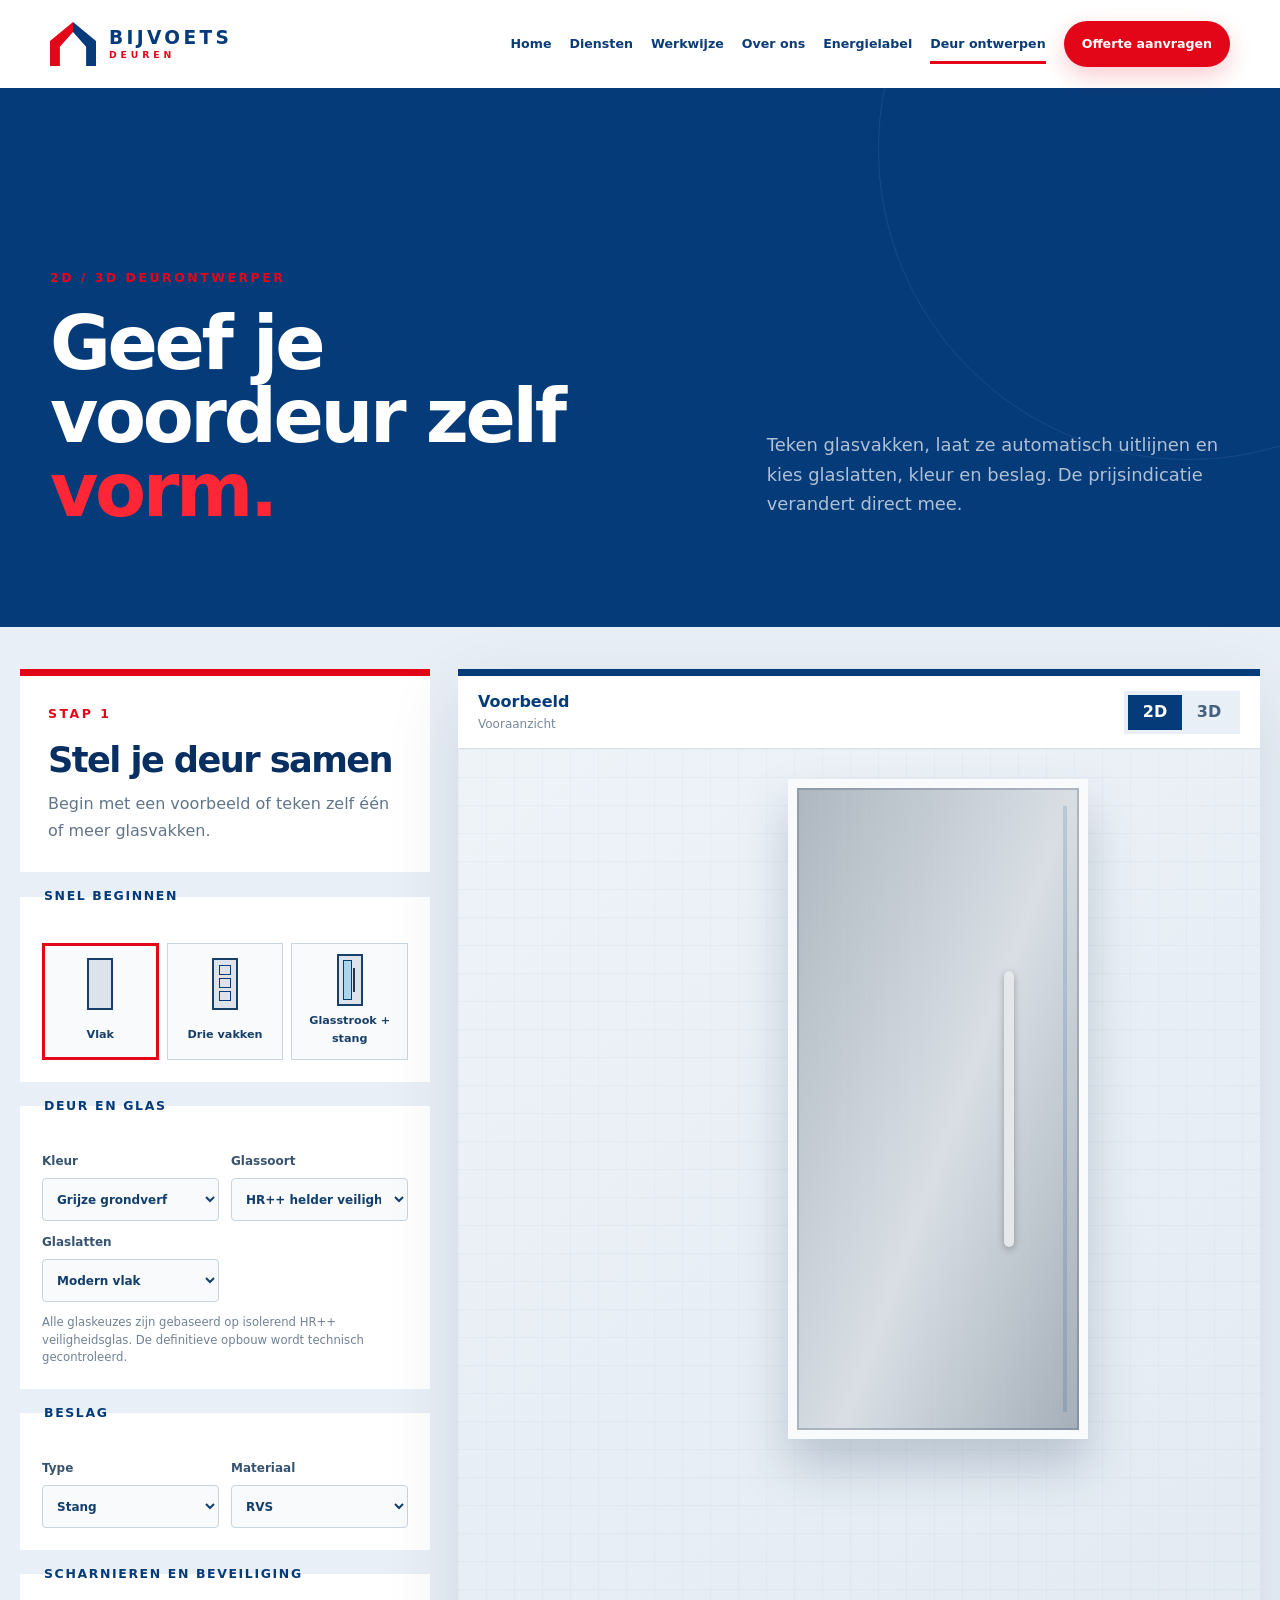
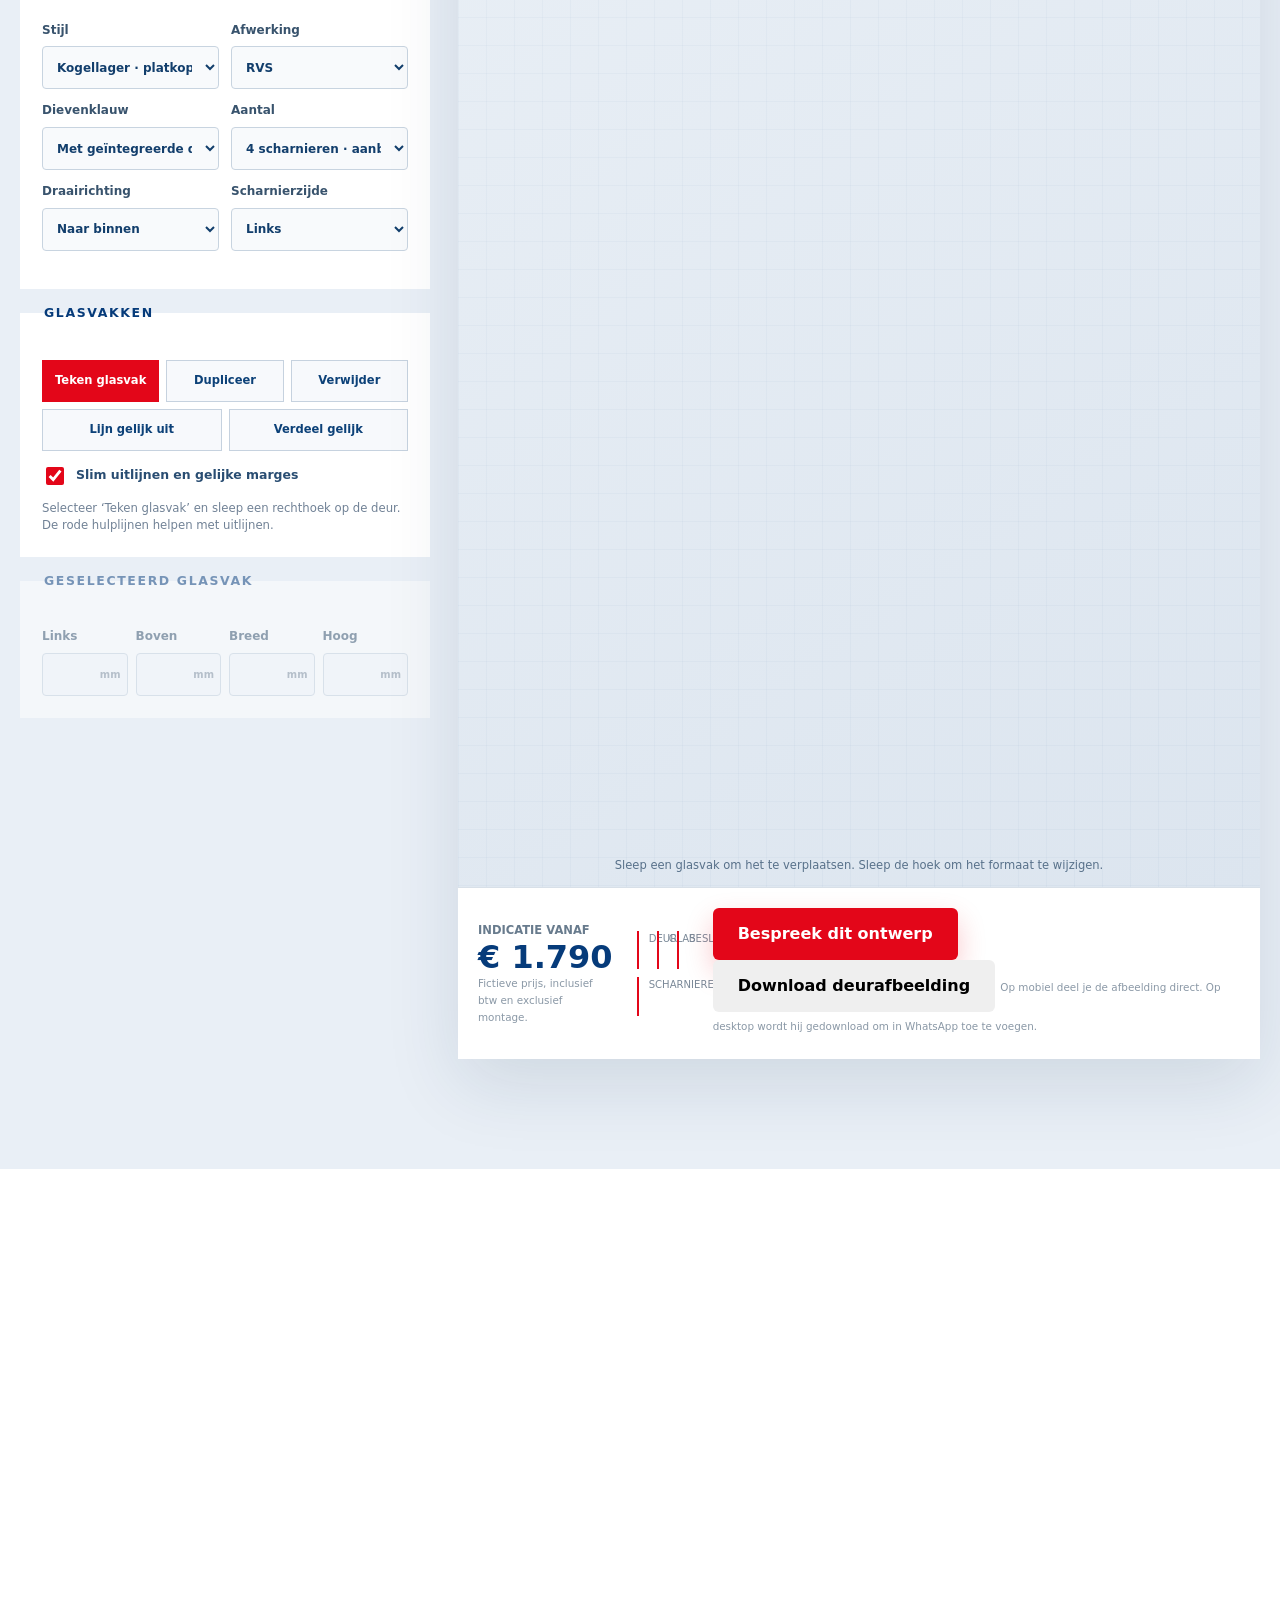
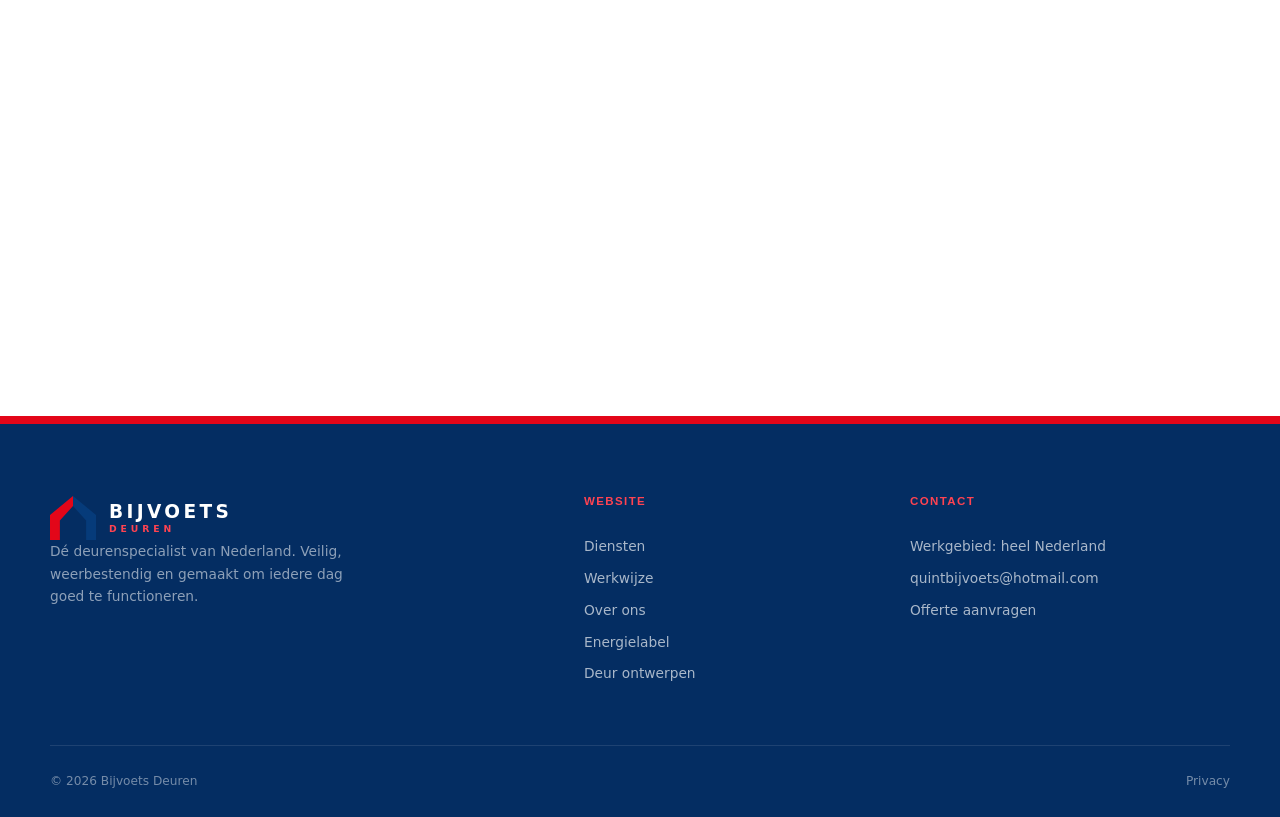
==== commit e519a66e: "Breid deurontwerper uit met scharnieren en realistische preview" ====
--- a/deur-ontwerpen.html
+++ b/deur-ontwerpen.html
@@ -10,9 +10,9 @@
   <link rel="canonical" href="https://bijvoetsdeuren.nl/deur-ontwerpen.html">
   <title>Deur ontwerpen | Bijvoets Deuren</title>
   <link rel="stylesheet" href="styles.css">
-  <link rel="stylesheet" href="pages.css?v=2">
+  <link rel="stylesheet" href="pages.css?v=3">
   <script src="script.js" defer></script>
-  <script src="door-designer.js?v=2" defer></script>
+  <script src="door-designer.js?v=3" defer></script>
 </head>
 <body>
   <a class="skip-link" href="#main">Direct naar de inhoud</a>
@@ -57,12 +57,14 @@
                   <option value="custom">Kleur naar keuze</option>
                 </select>
               </label>
-              <label>Glas
+              <label>Glassoort
                 <select data-setting="glassTint">
-                  <option value="clear">Helder</option>
-                  <option value="frosted">Mat</option>
-                  <option value="smoke">Rookglas</option>
-                  <option value="bronze">Brons</option>
+                  <option value="clear">HR++ helder veiligheidsglas</option>
+                  <option value="frosted">HR++ melkglas</option>
+                  <option value="frostedBorder">HR++ melkglas met heldere rand</option>
+                  <option value="smoke">HR++ rookglas</option>
+                  <option value="bronze">HR++ bronsglas</option>
+                  <option value="reeded">HR++ ribbelglas</option>
                 </select>
               </label>
               <label>Glaslatten
@@ -73,6 +75,7 @@
                 </select>
               </label>
             </div>
+            <p class="designer-help">Alle glaskeuzes zijn gebaseerd op isolerend HR++ veiligheidsglas. De definitieve opbouw wordt technisch gecontroleerd.</p>
           </fieldset>
 
           <fieldset class="designer-fieldset">
@@ -96,6 +99,56 @@
             </div>
           </fieldset>
 
+          <fieldset class="designer-fieldset">
+            <legend>Scharnieren en beveiliging</legend>
+            <div class="designer-field-grid">
+              <label>Stijl
+                <select data-setting="hingeStyle">
+                  <option value="flat">Kogellager · platkop modern</option>
+                  <option value="ball">Kogellager · bolkop klassiek</option>
+                  <option value="vase">Kogellager · vaasknop landelijk</option>
+                  <option value="paumelle">Paumelle · strak modern</option>
+                  <option value="concealed">Onzichtbaar scharnier</option>
+                </select>
+              </label>
+              <label>Afwerking
+                <select data-setting="hingeFinish">
+                  <option value="steel">RVS</option>
+                  <option value="brass">Messing</option>
+                  <option value="black">Zwart</option>
+                  <option value="chrome">Chroom</option>
+                  <option value="nickel">Mat nikkel</option>
+                  <option value="galvanized">Verzinkt staal</option>
+                </select>
+              </label>
+              <label>Dievenklauw
+                <select data-setting="hingeSecurity">
+                  <option value="claw">Met geïntegreerde dievenklauw · aanbevolen</option>
+                  <option value="standard">Zonder dievenklauw</option>
+                </select>
+              </label>
+              <label>Aantal
+                <select data-setting="hingeCount">
+                  <option value="4">4 scharnieren · aanbevolen</option>
+                  <option value="3">3 scharnieren</option>
+                </select>
+              </label>
+              <label>Draairichting
+                <select data-setting="swingDirection">
+                  <option value="inward">Naar binnen</option>
+                  <option value="outward">Naar buiten</option>
+                </select>
+              </label>
+              <label>Scharnierzijde
+                <select data-setting="hingeSide">
+                  <option value="left">Links</option>
+                  <option value="right">Rechts</option>
+                </select>
+              </label>
+            </div>
+            <p class="hinge-advice" data-hinge-advice></p>
+          </fieldset>
+
           <fieldset class="designer-fieldset glass-tools">
             <legend>Glasvakken</legend>
             <div class="tool-buttons">
@@ -136,6 +189,7 @@
             <div class="door-preview" data-door-preview role="img" aria-label="Voorbeeld van de samengestelde deur">
               <div class="door-surface" data-door-surface>
                 <div class="glass-layer" data-glass-layer></div>
+                <div class="door-hinges" data-hinges aria-hidden="true"></div>
                 <div class="door-hardware hardware-bar finish-steel" data-hardware aria-hidden="true"><span></span></div>
                 <div class="door-lock-edge" aria-hidden="true"></div>
                 <div class="snap-guide snap-guide-x" data-guide-x aria-hidden="true"></div>
@@ -143,13 +197,18 @@
               </div>
               <div class="door-depth" aria-hidden="true"></div>
             </div>
+            <canvas class="door-render-canvas" data-render-canvas width="900" height="1000" role="img" aria-label="Realistische driedimensionale weergave van de samengestelde deur"></canvas>
             <p class="stage-instruction" data-stage-instruction>Sleep een glasvak om het te verplaatsen. Sleep de hoek om het formaat te wijzigen.</p>
           </div>
 
           <div class="designer-summary" aria-live="polite">
             <div><span>Indicatie vanaf</span><strong data-total-price>€ 1.790</strong><small>Fictieve prijs, inclusief btw en exclusief montage.</small></div>
-            <dl><div><dt>Deur</dt><dd data-summary-door>Grijze grondverf</dd></div><div><dt>Glas</dt><dd data-summary-glass>Geen glasvakken</dd></div><div><dt>Beslag</dt><dd data-summary-hardware>Stang · RVS</dd></div></dl>
-            <a class="button button-primary designer-whatsapp" data-designer-whatsapp href="https://wa.me/31638569988" target="_blank" rel="noopener noreferrer">Bespreek dit ontwerp</a>
+            <dl><div><dt>Deur</dt><dd data-summary-door>Grijze grondverf</dd></div><div><dt>Glas</dt><dd data-summary-glass>Geen glasvakken</dd></div><div><dt>Beslag</dt><dd data-summary-hardware>Stang · RVS</dd></div><div><dt>Scharnieren</dt><dd data-summary-hinges>Platkop · RVS · dievenklauw</dd></div></dl>
+            <div class="designer-share-actions">
+              <button class="button button-primary designer-whatsapp" type="button" data-designer-whatsapp>Bespreek dit ontwerp</button>
+              <button class="button button-secondary designer-download" type="button" data-download-render>Download deurafbeelding</button>
+              <small data-share-status>Op mobiel deel je de afbeelding direct. Op desktop wordt hij gedownload om in WhatsApp toe te voegen.</small>
+            </div>
           </div>
         </div>
       </div>
@@ -169,3 +228,4 @@
   </footer>
 </body>
 </html>
+
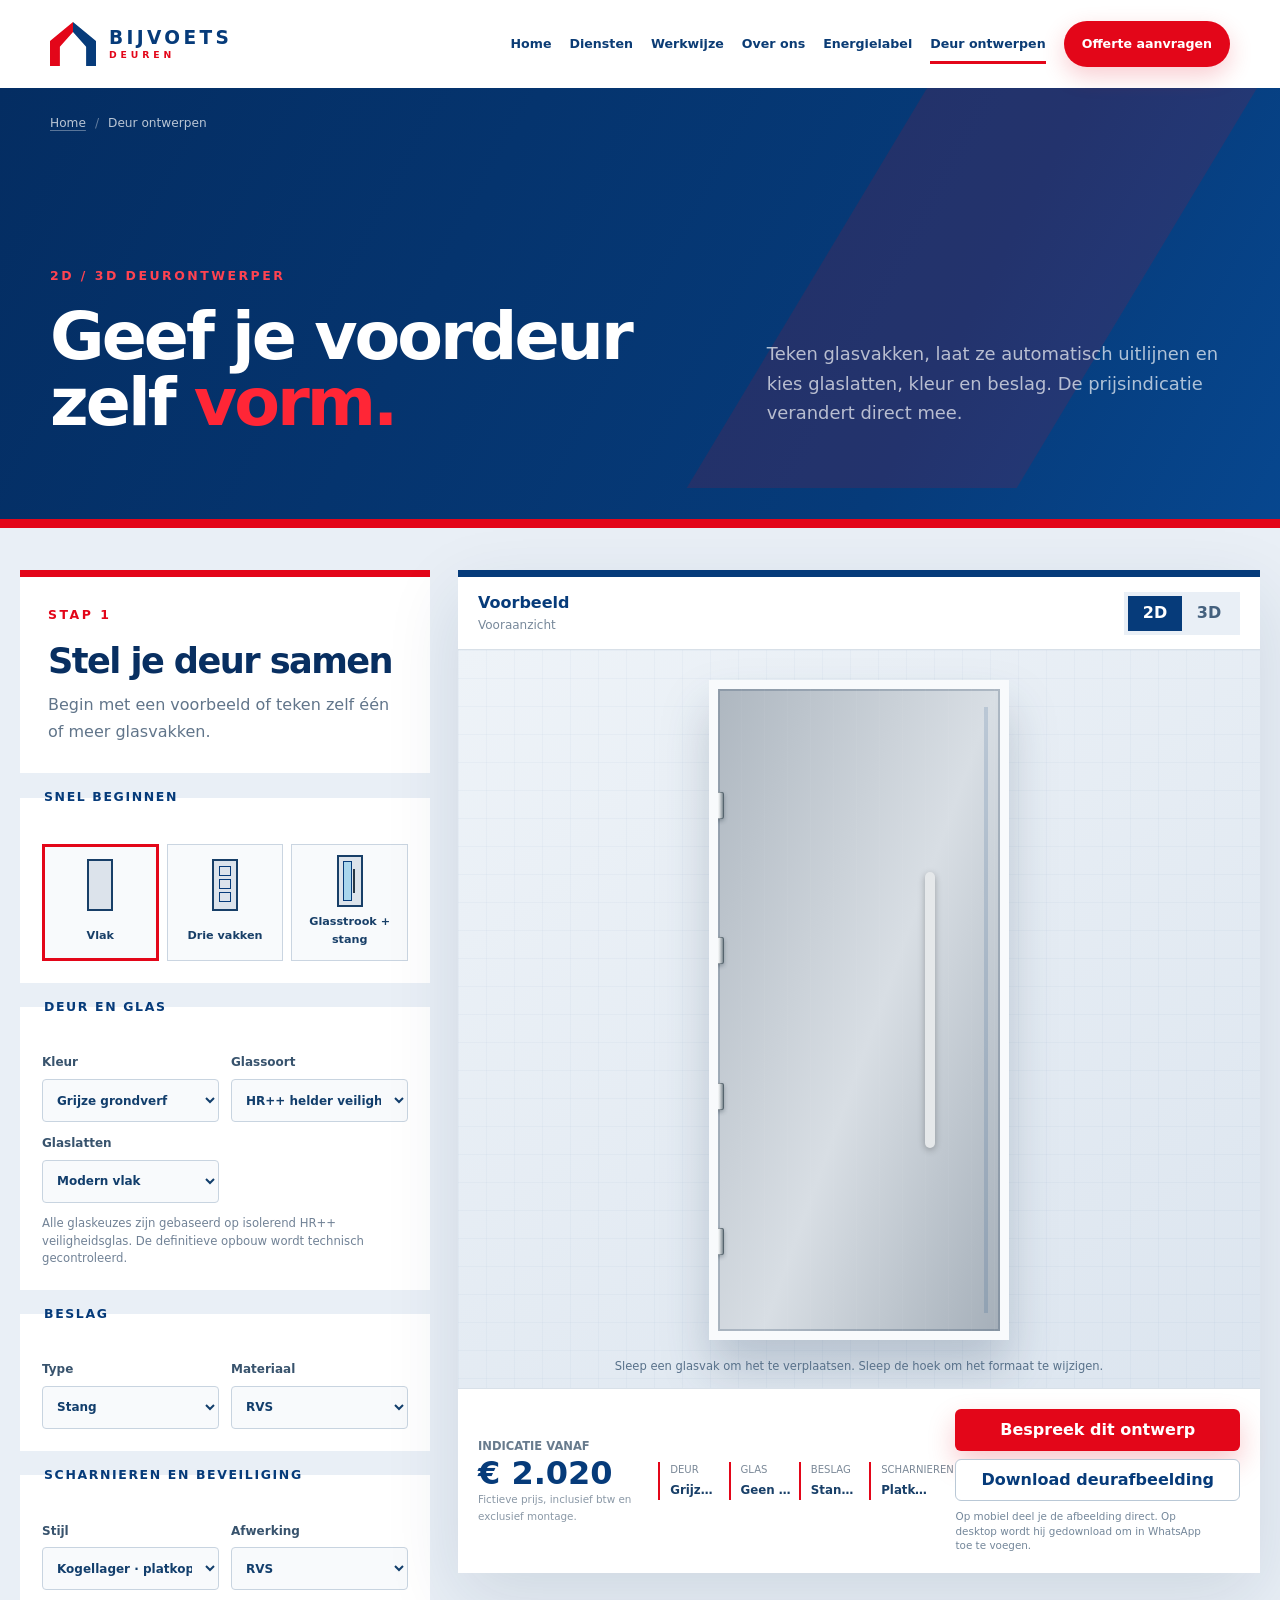
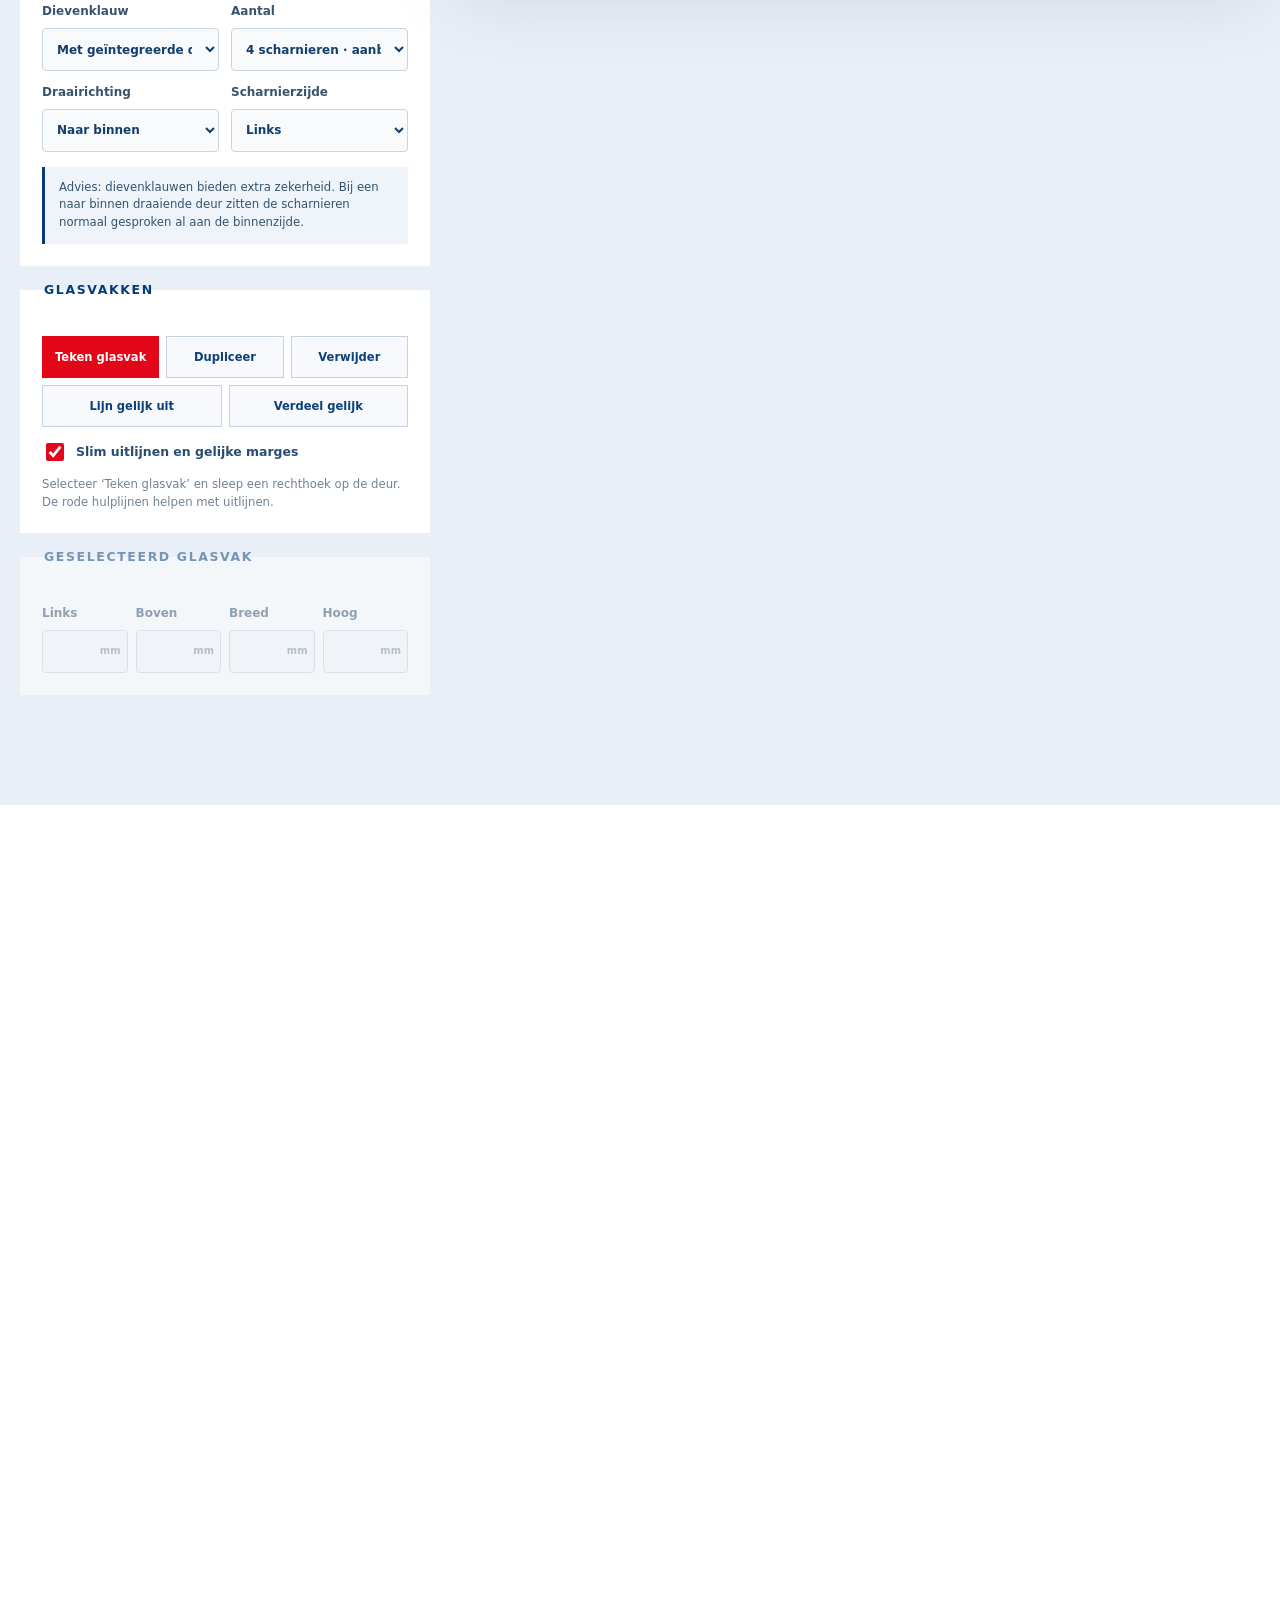
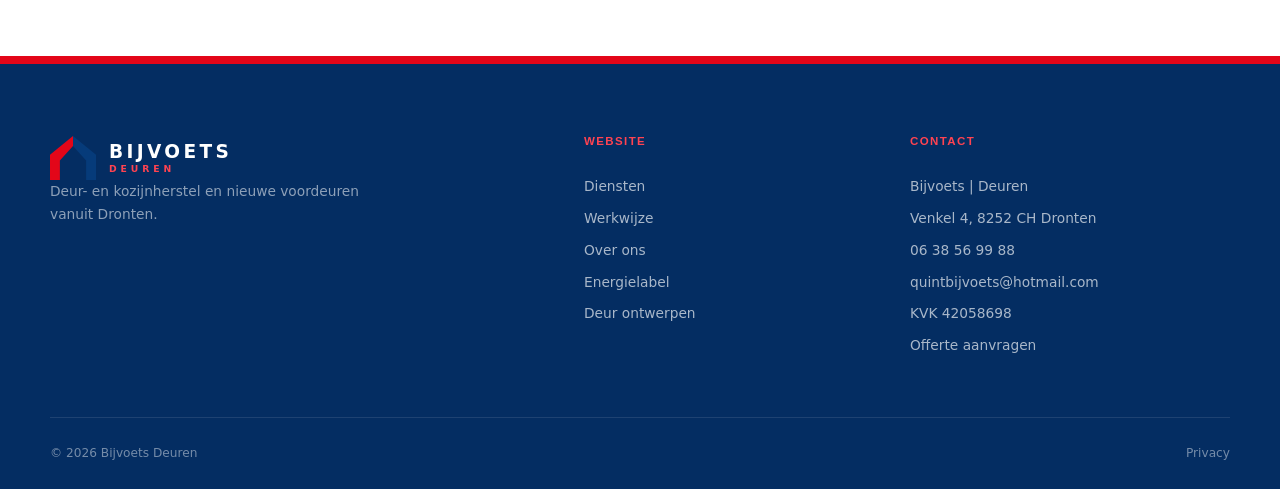
==== commit bf71b11a: "Verbeter lokale vindbaarheid en SEO" ====
--- a/deur-ontwerpen.html
+++ b/deur-ontwerpen.html
@@ -3,12 +3,23 @@
 <head>
   <meta charset="utf-8">
   <meta name="viewport" content="width=device-width, initial-scale=1">
-  <meta name="description" content="Ontwerp zelf je Bijvoets voordeur in 2D en 3D. Kies glasvakken, glaslatten, beslag, kleur en ontvang direct een fictieve prijsindicatie.">
+  <meta name="description" content="Ontwerp zelf je nieuwe voordeur in 2D en 3D. Kies glasvakken, glaslatten, beslag en kleur en bespreek daarna het ontwerp met Bijvoets Deuren.">
   <meta name="theme-color" content="#063b7a">
   <meta name="referrer" content="strict-origin-when-cross-origin">
   <meta http-equiv="Content-Security-Policy" content="default-src 'self'; script-src 'self'; style-src 'self'; img-src 'self' data:; font-src 'self'; connect-src 'none'; object-src 'none'; base-uri 'self'; form-action 'none'">
   <link rel="canonical" href="https://bijvoetsdeuren.nl/deur-ontwerpen.html">
-  <title>Deur ontwerpen | Bijvoets Deuren</title>
+  <link rel="icon" type="image/png" sizes="32x32" href="assets/favicon-32.png">
+  <link rel="apple-touch-icon" href="assets/apple-touch-icon.png">
+  <meta property="og:locale" content="nl_NL">
+  <meta property="og:site_name" content="Bijvoets Deuren">
+  <meta property="og:title" content="Ontwerp zelf je nieuwe voordeur">
+  <meta property="og:description" content="Kies glasvakken, glaslatten, beslag en kleur in de 2D- en 3D-deurontwerper.">
+  <meta property="og:type" content="website">
+  <meta property="og:url" content="https://bijvoetsdeuren.nl/deur-ontwerpen.html">
+  <meta property="og:image" content="https://bijvoetsdeuren.nl/assets/og.png?v=2">
+  <meta property="og:image:alt" content="Ontwerp een nieuwe voordeur bij Bijvoets Deuren">
+  <meta name="twitter:card" content="summary_large_image">
+  <title>Nieuwe voordeur ontwerpen | Bijvoets Deuren</title>
   <link rel="stylesheet" href="styles.css">
   <link rel="stylesheet" href="pages.css?v=3">
   <script src="script.js" defer></script>
@@ -23,6 +34,9 @@
       <nav class="main-nav" id="main-nav" aria-label="Hoofdnavigatie"><a href="index.html">Home</a><a href="diensten.html">Diensten</a><a href="werkwijze.html">Werkwijze</a><a href="over-ons.html">Over ons</a><a href="energielabel.html">Energielabel</a><a href="deur-ontwerpen.html" aria-current="page">Deur ontwerpen</a><a class="nav-cta" href="offerte.html">Offerte aanvragen</a></nav>
     </div>
   </header>
+  <nav class="breadcrumb" aria-label="Broodkruimel">
+    <ol class="shell"><li><a href="index.html">Home</a></li><li aria-current="page">Deur ontwerpen</li></ol>
+  </nav>
 
   <main id="main">
     <section class="page-hero designer-hero">
@@ -223,7 +237,7 @@
   </main>
 
   <footer class="site-footer">
-    <div class="shell footer-main"><div><a class="brand brand-footer" href="index.html"><span class="brand-mark" aria-hidden="true">BD</span><span class="brand-name"><strong>Bijvoets</strong><span>Deuren</span></span></a><p>Dé deurenspecialist van Nederland. Veilig, weerbestendig en gemaakt om iedere dag goed te functioneren.</p></div><div><h2>Website</h2><a href="diensten.html">Diensten</a><a href="werkwijze.html">Werkwijze</a><a href="over-ons.html">Over ons</a><a href="energielabel.html">Energielabel</a><a href="deur-ontwerpen.html">Deur ontwerpen</a></div><div><h2>Contact</h2><p>Werkgebied: heel Nederland</p><a href="mailto:quintbijvoets@hotmail.com">quintbijvoets@hotmail.com</a><a href="offerte.html">Offerte aanvragen</a></div></div>
+    <div class="shell footer-main"><div><a class="brand brand-footer" href="index.html"><span class="brand-mark" aria-hidden="true">BD</span><span class="brand-name"><strong>Bijvoets</strong><span>Deuren</span></span></a><p>Deur- en kozijnherstel en nieuwe voordeuren vanuit Dronten.</p></div><div><h2>Website</h2><a href="diensten.html">Diensten</a><a href="werkwijze.html">Werkwijze</a><a href="over-ons.html">Over ons</a><a href="energielabel.html">Energielabel</a><a href="deur-ontwerpen.html">Deur ontwerpen</a></div><div><h2>Contact</h2><p>Bijvoets | Deuren</p><p>Venkel 4, 8252 CH Dronten</p><a href="tel:+31638569988">06 38 56 99 88</a><a href="mailto:quintbijvoets@hotmail.com">quintbijvoets@hotmail.com</a><p>KVK 42058698</p><a href="offerte.html">Offerte aanvragen</a></div></div>
     <div class="shell footer-bottom"><p>© <span data-current-year></span> Bijvoets Deuren</p><a href="privacy.html">Privacy</a></div>
   </footer>
 </body>
--- a/styles.css
+++ b/styles.css
@@ -1,6 +1,7 @@
 :root{--ink:#17221a;--ink-soft:#314037;--cream:#f5f1e8;--paper:#fffdf8;--sage:#a9be8a;--sage-deep:#78905f;--clay:#d4864c;--line:rgba(23,34,26,.16);--shadow:0 24px 70px rgba(23,34,26,.12);--radius:24px;--shell:min(1180px,calc(100% - 40px))}
 *{box-sizing:border-box}html{scroll-behavior:smooth}body{margin:0;background:var(--paper);color:var(--ink);font-family:Inter,ui-sans-serif,system-ui,-apple-system,BlinkMacSystemFont,"Segoe UI",sans-serif;line-height:1.65}body.menu-open{overflow:hidden}a{color:inherit;text-decoration:none}button,input,select,textarea{font:inherit}.shell{width:var(--shell);margin-inline:auto}.sr-only{position:absolute;width:1px;height:1px;padding:0;margin:-1px;overflow:hidden;clip:rect(0,0,0,0);white-space:nowrap;border:0}.skip-link{position:fixed;z-index:1000;top:10px;left:10px;padding:10px 16px;background:var(--paper);transform:translateY(-160%)}.skip-link:focus{transform:translateY(0)}
 .site-header{position:absolute;z-index:20;top:0;left:0;width:100%;color:var(--paper)}.header-inner{min-height:104px;display:flex;align-items:center;justify-content:space-between;gap:32px}.brand{display:inline-flex;align-items:center;gap:12px}.brand-mark{width:48px;aspect-ratio:1;display:grid;place-items:center;border:1px solid currentColor;border-radius:50%;font:700 .78rem/1 ui-monospace,monospace;letter-spacing:.08em}.brand-name{display:grid;font-size:.82rem;line-height:1.05;letter-spacing:.18em;text-transform:uppercase}.brand-name strong{font-family:Georgia,serif;font-size:1.16rem;letter-spacing:.04em;text-transform:none}.main-nav{display:flex;align-items:center;gap:30px;font-size:.84rem;font-weight:700}.main-nav>a:not(.nav-cta){position:relative}.main-nav>a:not(.nav-cta)::after{content:"";position:absolute;left:0;bottom:-7px;width:100%;height:1px;background:var(--sage);transform:scaleX(0);transform-origin:right;transition:transform .25s ease}.main-nav>a:hover::after,.main-nav>a:focus-visible::after{transform:scaleX(1);transform-origin:left}.nav-cta{padding:13px 18px;border:1px solid rgba(255,255,255,.5);border-radius:999px;transition:.25s ease}.nav-cta:hover{background:var(--paper);color:var(--ink)}.menu-toggle{display:none;background:transparent;color:inherit;border:0;padding:10px}.menu-toggle>span:not(.sr-only){display:block;width:25px;height:2px;margin:5px;background:currentColor;transition:.25s ease}
+.breadcrumb{position:absolute;z-index:19;top:104px;left:0;width:100%;color:rgba(255,255,255,.72);font-size:.76rem}.breadcrumb ol{display:flex;align-items:center;gap:9px;margin-block:0;padding:9px 0;list-style:none}.breadcrumb li+li::before{content:"/";margin-right:9px;color:rgba(255,255,255,.38)}.breadcrumb a{text-decoration:underline;text-decoration-color:rgba(255,255,255,.34);text-underline-offset:3px}.breadcrumb a:hover{color:#fff}
 .hero{min-height:760px;overflow:hidden;display:grid;align-items:center;padding:150px 0 95px;background:var(--ink);color:var(--paper);position:relative}.hero::before{content:"";position:absolute;width:680px;height:680px;border:1px solid rgba(255,255,255,.07);border-radius:50%;right:-250px;top:-160px}.hero::after{content:"";position:absolute;inset:auto 0 0;height:32%;background:linear-gradient(180deg,transparent,rgba(0,0,0,.14));pointer-events:none}.hero-grid{display:grid;grid-template-columns:1.05fr .95fr;gap:76px;align-items:center;position:relative;z-index:1}.eyebrow{margin:0 0 18px;color:var(--sage-deep);font-size:.78rem;font-weight:800;letter-spacing:.18em;text-transform:uppercase}.hero .eyebrow{color:var(--sage)}h1,h2{margin:0;font-family:Georgia,"Times New Roman",serif;font-weight:500;letter-spacing:-.035em;line-height:.99}h1{max-width:760px;font-size:clamp(3.5rem,6.2vw,6.8rem)}h1 em{color:var(--sage);font-weight:inherit}.hero-intro{max-width:650px;margin:28px 0 34px;color:rgba(255,255,255,.72);font-size:1.08rem}.hero-actions{display:flex;align-items:center;gap:28px;flex-wrap:wrap}.button{display:inline-flex;min-height:52px;align-items:center;justify-content:center;border:0;border-radius:999px;padding:0 25px;font-weight:800;cursor:pointer;transition:transform .2s ease,background .2s ease,color .2s ease}.button:hover{transform:translateY(-2px)}.button-primary{background:var(--clay);color:#21160e}.button-primary:hover{background:#e39a64}.text-link{font-weight:750;border-bottom:1px solid rgba(255,255,255,.4);padding-block:8px}.text-link span{margin-left:8px}.hero-points{display:flex;flex-wrap:wrap;gap:10px 24px;margin:36px 0 0;padding:0;list-style:none;color:rgba(255,255,255,.7);font-size:.85rem}.hero-points li::before{content:"";display:inline-block;width:7px;height:7px;margin-right:9px;border-radius:50%;background:var(--sage)}
 .door-stage{min-height:490px;position:relative;display:grid;place-items:center}.door-frame{width:min(330px,70%);height:465px;padding:24px 23px 0;background:#d7c5a7;border-radius:180px 180px 7px 7px;box-shadow:0 40px 100px rgba(0,0,0,.35)}.door-panel{height:100%;position:relative;overflow:hidden;border-radius:145px 145px 3px 3px;background:repeating-linear-gradient(90deg,rgba(255,255,255,.025) 0 2px,transparent 2px 26px),linear-gradient(135deg,#6e3f25,#9b6441 48%,#5b341f);border:1px solid rgba(255,255,255,.18)}.door-panel::before,.door-panel::after{content:"";position:absolute;left:12%;right:12%;border:1px solid rgba(255,255,255,.12)}.door-panel::before{top:38%;height:26%}.door-panel::after{bottom:7%;height:20%}.door-number{position:absolute;left:50%;top:23%;transform:translate(-50%,-50%);color:rgba(255,255,255,.65);font-family:Georgia,serif;letter-spacing:.08em}.door-handle{position:absolute;right:36px;top:52%;width:44px;height:5px;background:#d8c7a2;border-radius:4px;box-shadow:-3px 8px 0 -1px #8d7a59}.stage-card{position:absolute;left:0;bottom:38px;display:flex;align-items:center;gap:12px;padding:13px 18px;border:1px solid rgba(255,255,255,.16);border-radius:14px;background:rgba(255,255,255,.09);backdrop-filter:blur(10px);box-shadow:var(--shadow)}.stage-card p{margin:0;color:rgba(255,255,255,.7);font-size:.76rem;line-height:1.45}.stage-card strong{color:#fff;font-size:.88rem}.status-dot{width:10px;aspect-ratio:1;border-radius:50%;background:var(--sage);box-shadow:0 0 0 6px rgba(169,190,138,.14)}.measure{position:absolute;color:rgba(255,255,255,.38);font:600 .66rem/1 ui-monospace,monospace;letter-spacing:.12em;text-transform:uppercase}.measure::before{content:"";display:block;background:rgba(255,255,255,.2)}.measure-top{top:28px;left:8%;right:8%;text-align:center}.measure-top::before{height:1px;margin-bottom:8px}.measure-side{right:16px;top:25%;bottom:16%;writing-mode:vertical-rl}.measure-side::before{width:1px;height:100%;margin-left:8px}
 .trust-bar{background:var(--cream);border-bottom:1px solid var(--line)}.trust-grid{min-height:96px;display:grid;grid-template-columns:repeat(3,1fr);align-items:center}.trust-grid p{margin:0;padding:12px 30px;font-size:.88rem;font-weight:750;text-align:center;border-right:1px solid var(--line)}.trust-grid p:first-child{border-left:1px solid var(--line)}.trust-grid span{margin-right:10px;color:var(--clay);font:700 .7rem/1 ui-monospace,monospace}
@@ -13,4 +14,4 @@
 .privacy-page{min-height:100vh;padding:60px 0;background:var(--cream)}.privacy-card{max-width:850px;padding:clamp(28px,6vw,70px);border-radius:var(--radius);background:var(--paper);box-shadow:var(--shadow)}.privacy-card .brand{margin-bottom:70px}.privacy-card h1{margin-bottom:34px;color:var(--ink);font-size:clamp(3rem,7vw,5.5rem)}.privacy-card h2{margin:35px 0 10px;font-size:1.5rem;line-height:1.2}.privacy-card p{color:#56655b}.privacy-card p a{color:var(--sage-deep);font-weight:800;text-decoration:underline}.privacy-card .button{margin-top:25px}
 @media (prefers-reduced-motion:reduce){html{scroll-behavior:auto}*,*::before,*::after{animation-duration:.01ms!important;animation-iteration-count:1!important;transition-duration:.01ms!important}.reveal{opacity:1;transform:none}}
 @media (max-width:980px){.menu-toggle{display:block;position:relative;z-index:25}.main-nav{position:fixed;inset:0;z-index:20;display:flex;flex-direction:column;justify-content:center;align-items:flex-start;padding:90px 34px;gap:22px;background:var(--ink);font:500 2.25rem/1.1 Georgia,serif;transform:translateX(100%);transition:transform .3s ease}.main-nav.is-open{transform:translateX(0)}.nav-cta{margin-top:10px;font:800 .9rem/1 sans-serif}.menu-toggle[aria-expanded=true]>span:nth-child(1){transform:translateY(7px) rotate(45deg)}.menu-toggle[aria-expanded=true]>span:nth-child(2){opacity:0}.menu-toggle[aria-expanded=true]>span:nth-child(3){transform:translateY(-7px) rotate(-45deg)}.hero{padding-top:135px}.hero-grid{grid-template-columns:1fr;gap:55px}.door-stage{min-height:450px}.door-frame{height:430px}.section-heading,.process-grid,.about-grid,.quote-grid{grid-template-columns:1fr;gap:55px}.process-intro,.quote-copy{position:static}.footer-main{grid-template-columns:1fr 1fr}.footer-main>div:first-child{grid-column:1/-1}}
-@media (max-width:680px){:root{--shell:min(100% - 28px,1180px);--radius:18px}.header-inner{min-height:84px}.brand-mark{width:42px}.hero{min-height:auto;padding:120px 0 70px}h1{font-size:clamp(3.15rem,15vw,4.7rem)}h2{font-size:clamp(2.5rem,12vw,3.8rem)}.hero-intro{font-size:.98rem}.hero-actions{align-items:flex-start;flex-direction:column;gap:14px}.hero-points{display:grid;gap:7px}.door-stage{min-height:390px}.door-frame{width:68%;height:370px;padding:19px 18px 0}.stage-card{left:0;bottom:15px}.trust-grid{grid-template-columns:1fr;padding:13px 0}.trust-grid p,.trust-grid p:first-child{padding:10px 4px;border:0;text-align:left}.section{padding:86px 0}.section-heading{margin-bottom:36px}.service-grid{grid-template-columns:1fr}.service-card{min-height:0;padding:28px 24px}.service-icon{margin-bottom:38px}.about-visual{min-height:430px;padding:24px}.about-facts,.field-row{grid-template-columns:1fr}.quote-form{padding:25px 20px}.footer-main{grid-template-columns:1fr;gap:35px;padding-top:60px}.footer-main>div:first-child{grid-column:auto}.footer-bottom{align-items:flex-start;flex-direction:column;justify-content:center;gap:4px}}
+@media (max-width:680px){:root{--shell:min(100% - 28px,1180px);--radius:18px}.header-inner{min-height:84px}.brand-mark{width:42px}.breadcrumb{top:84px}.hero{min-height:auto;padding:120px 0 70px}h1{font-size:clamp(3.15rem,15vw,4.7rem)}h2{font-size:clamp(2.5rem,12vw,3.8rem)}.hero-intro{font-size:.98rem}.hero-actions{align-items:flex-start;flex-direction:column;gap:14px}.hero-points{display:grid;gap:7px}.door-stage{min-height:390px}.door-frame{width:68%;height:370px;padding:19px 18px 0}.stage-card{left:0;bottom:15px}.trust-grid{grid-template-columns:1fr;padding:13px 0}.trust-grid p,.trust-grid p:first-child{padding:10px 4px;border:0;text-align:left}.section{padding:86px 0}.section-heading{margin-bottom:36px}.service-grid{grid-template-columns:1fr}.service-card{min-height:0;padding:28px 24px}.service-icon{margin-bottom:38px}.about-visual{min-height:430px;padding:24px}.about-facts,.field-row{grid-template-columns:1fr}.quote-form{padding:25px 20px}.footer-main{grid-template-columns:1fr;gap:35px;padding-top:60px}.footer-main>div:first-child{grid-column:auto}.footer-bottom{align-items:flex-start;flex-direction:column;justify-content:center;gap:4px}}
--- a/pages.css
+++ b/pages.css
@@ -899,7 +899,109 @@
   background: #f1f5fa;
 }
 
-.�]m�G����ƭy�d #e30619;
+.about-visual {
+  border-radius: 8px;
+  background: #063b7a;
+}
+
+.about-visual::before {
+  background: repeating-linear-gradient(135deg, transparent 0 34px, rgba(255, 255, 255, .055) 35px 36px);
+}
+
+.wood-one {
+  border-radius: 4px;
+  background: linear-gradient(135deg, #e30619, #ff3948);
+}
+
+.wood-two {
+  border-radius: 4px;
+  background: linear-gradient(135deg, #fff, #c9d8eb);
+}
+
+.about-visual p {
+  border-radius: 4px;
+  color: #063b7a;
+}
+
+.link-card {
+  border-top: 5px solid #e30619;
+  background: #f1f5fa;
+}
+
+.link-card-dark {
+  border-top-color: #fff;
+  background: #063b7a;
+}
+
+.feature-strip-grid {
+  border-left: 8px solid #e30619;
+}
+
+.page-hero {
+  min-height: 510px;
+  padding: 110px 0 92px;
+  background: linear-gradient(118deg, #042d62 0%, #063b7a 72%, #07478f 100%);
+}
+
+.page-hero::before {
+  width: 330px;
+  height: 620px;
+  right: 6%;
+  top: -220px;
+  border: 0;
+  border-radius: 0;
+  background: #e30619;
+  opacity: .13;
+  transform: skewX(-31deg);
+}
+
+.page-hero::after {
+  content: "";
+  position: absolute;
+  height: 9px;
+  inset: auto 0 0;
+  background: #e30619;
+}
+
+.page-hero .eyebrow {
+  color: #ff4351;
+}
+
+.page-hero h1 {
+  font-size: clamp(3.2rem, 5.2vw, 5.8rem);
+}
+
+.value-card {
+  border-top: 5px solid #063b7a;
+  background: #fff;
+}
+
+.detail-card-accent {
+  border-top-color: #e30619;
+  background: #e30619;
+  color: #fff;
+}
+
+.detail-card-accent p {
+  color: rgba(255, 255, 255, .78);
+}
+
+.energy-badge {
+  border-radius: 8px;
+  background: rgba(255, 255, 255, .08);
+}
+
+.energy-badge span:nth-child(1) { background: #d7e2f0; }
+.energy-badge span:nth-child(2) { background: #8fb2d7; }
+.energy-badge span:nth-child(3) { background: #e35a66; }
+.energy-badge span:nth-child(4) { background: #e30619; color: #fff; }
+
+.energy-grid .value-card {
+  border-top-color: #e30619;
+}
+
+.quote-form {
+  border-top: 7px solid #e30619;
   background: #f1f5fa;
 }
 
@@ -1054,6 +1156,8 @@
 .designer-field-grid label, .dimension-grid label { display: grid; gap: 6px; color: #38536d; font-size: .75rem; font-weight: 800; }
 .designer-field-grid select, .dimension-grid input { width: 100%; min-height: 43px; border: 1px solid #c8d4e0; border-radius: 4px; background: #f8fafc; color: #123e6c; padding: 9px 10px; outline: 0; }
 .designer-field-grid select:focus, .dimension-grid input:focus { border-color: #063b7a; box-shadow: 0 0 0 3px rgba(6, 59, 122, .11); }
+.hinge-advice { margin: 15px 0 0; padding: 12px 14px; border-left: 3px solid #063b7a; background: #eef4fa; color: #34536f; font-size: .73rem; line-height: 1.5; }
+.hinge-advice.is-warning { border-left-color: #e30619; background: #fff0f1; color: #7f1620; }
 .tool-buttons { display: grid; grid-template-columns: repeat(3, 1fr); gap: 7px; margin-bottom: 7px; }
 .tool-buttons + .tool-buttons { grid-template-columns: repeat(2, 1fr); }
 .tool-button { min-height: 42px; border: 1px solid #c6d2df; background: #f7f9fc; color: #0c4178; padding: 8px; font-size: .72rem; font-weight: 850; cursor: pointer; }
@@ -1081,7 +1185,10 @@
 .designer-stage { min-height: 710px; position: relative; display: grid; place-items: center; overflow: hidden; padding: 30px 30px 48px; background: linear-gradient(145deg, #eef3f8, #dce5ef); perspective: 1400px; touch-action: none; }
 .stage-grid { position: absolute; inset: 0; opacity: .38; background-image: linear-gradient(rgba(6, 59, 122, .08) 1px, transparent 1px), linear-gradient(90deg, rgba(6, 59, 122, .08) 1px, transparent 1px); background-size: 28px 28px; }
 .door-preview { width: min(300px, 52vw); aspect-ratio: 10 / 22; position: relative; z-index: 2; transform-style: preserve-3d; transition: transform .45s ease; filter: drop-shadow(0 28px 24px rgba(17, 42, 70, .2)); }
-.designer-stage[data-view="3d"] .door-preview { transform: rotateY(-24deg) rotateX(2deg) translateX(18px); }
+.designer-stage[data-view="3d"] .door-preview { display: none; }
+.door-render-canvas { width: min(648px, 100%); height: auto; position: relative; z-index: 3; display: none; filter: drop-shadow(0 24px 24px rgba(17, 42, 70, .16)); }
+.designer-stage[data-view="3d"] .door-render-canvas { display: block; }
+.designer-stage[data-view="3d"] .stage-grid { opacity: .08; }
 .door-surface { position: absolute; inset: 0; overflow: hidden; border: 9px solid #f8fafc; background: #aeb7c0; box-shadow: inset 0 0 0 2px rgba(18, 48, 80, .22); transition: background .3s ease; transform: translateZ(3px); }
 .door-surface[data-finish="grey"] { background: linear-gradient(110deg, #aeb7c0, #d8dee4 54%, #a5afb9); }
 .door-surface[data-finish="white"] { background: linear-gradient(110deg, #e6e7e5, #fff 54%, #d7d9d8); }
@@ -1095,8 +1202,10 @@
 .glass-pane { position: absolute; display: grid; place-items: center; min-width: 12px; min-height: 12px; border: 6px solid #e9edf1; background: linear-gradient(145deg, rgba(248, 253, 255, .9), rgba(92, 166, 211, .58)); box-shadow: inset 0 0 0 2px rgba(6, 59, 122, .5), 0 5px 12px rgba(17, 46, 77, .18); cursor: grab; touch-action: none; outline: 0; }
 .glass-pane:hover, .glass-pane:focus-visible, .glass-pane.is-selected { box-shadow: inset 0 0 0 3px #e30619, 0 0 0 2px #fff, 0 7px 18px rgba(17, 46, 77, .2); }
 .glass-frosted { background: linear-gradient(145deg, rgba(255, 255, 255, .96), rgba(202, 221, 231, .93)); }
+.glass-frostedBorder { background: linear-gradient(145deg, rgba(215, 242, 250, .95), rgba(86, 154, 184, .78)); box-shadow: inset 0 0 0 12px rgba(218, 240, 247, .62), inset 0 0 0 14px rgba(6, 59, 122, .28), 0 5px 12px rgba(17, 46, 77, .18); }
 .glass-smoke { background: linear-gradient(145deg, rgba(93, 112, 125, .8), rgba(25, 49, 70, .88)); }
 .glass-bronze { background: linear-gradient(145deg, rgba(191, 153, 102, .73), rgba(92, 66, 41, .85)); }
+.glass-reeded { background: repeating-linear-gradient(90deg, rgba(244, 252, 254, .92) 0 5px, rgba(112, 176, 198, .68) 6px 10px); }
 .bead-classic { border-width: 9px; border-style: double; }
 .bead-steel { border-width: 4px; border-color: #596977; }
 .glass-pane-number { position: relative; z-index: 2; display: grid; place-items: center; min-width: 27px; min-height: 27px; border-radius: 50%; background: rgba(6, 59, 122, .78); color: #fff; font-size: .62rem; font-weight: 900; }
@@ -1111,22 +1220,40 @@
 .finish-aluminium { color: #a7b0b8; }
 .finish-black { color: #111820; }
 .finish-brass { color: #c7a64b; }
+.door-hinges { position: absolute; z-index: 7; inset-block: 0; width: 18px; pointer-events: none; }
+.door-hinges.hinge-side-left { left: -5px; }
+.door-hinges.hinge-side-right { right: -5px; }
+.door-hinge { width: 11px; height: 27px; position: absolute; display: block; border: 1px solid rgba(17, 35, 48, .4); border-radius: 2px; background: linear-gradient(90deg, #77838b, #f4f6f7 52%, #7d8990); box-shadow: 0 2px 4px rgba(10, 27, 40, .3); }
+.hinge-finish-brass { background: linear-gradient(90deg, #765314, #eed478 52%, #89661f); }
+.hinge-finish-black { background: linear-gradient(90deg, #050708, #343a3e 52%, #090b0c); }
+.hinge-finish-chrome { background: linear-gradient(90deg, #68757d, #fff 52%, #7c8991); }
+.hinge-finish-nickel { background: linear-gradient(90deg, #756f67, #d8d0c4 52%, #817c73); }
+.hinge-finish-galvanized { background: linear-gradient(90deg, #788184, #c3cbcd 52%, #899294); }
+.hinge-ball::before, .hinge-vase::before { content: ""; width: 11px; height: 6px; position: absolute; left: -1px; top: -5px; border-radius: 50%; background: inherit; }
+.hinge-vase::after { content: ""; width: 7px; height: 7px; position: absolute; left: 1px; bottom: -5px; transform: rotate(45deg); background: inherit; }
+.hinge-paumelle { height: 33px; border-radius: 999px; }
+.hinge-concealed { width: 7px; opacity: .35; }
 .snap-guide { position: absolute; z-index: 9; display: none; background: #e30619; pointer-events: none; }
 .snap-guide.is-visible { display: block; }
 .snap-guide-x { width: 2px; inset-block: 0; }
 .snap-guide-y { height: 2px; inset-inline: 0; }
 .stage-instruction { position: absolute; z-index: 4; left: 20px; right: 20px; bottom: 12px; margin: 0; color: #58718a; font-size: .72rem; text-align: center; }
 
-.designer-summary { display: grid; grid-template-columns: 1fr 1.25fr auto; gap: 24px; align-items: center; padding: 20px; border-top: 1px solid #d8e0e8; }
+.designer-summary { display: grid; grid-template-columns: .8fr 1.4fr auto; gap: 24px; align-items: center; padding: 20px; border-top: 1px solid #d8e0e8; }
 .designer-summary > div:first-child { display: grid; }
 .designer-summary > div:first-child span { color: #687b8d; font-size: .72rem; font-weight: 800; text-transform: uppercase; }
 .designer-summary > div:first-child strong { color: #063b7a; font-size: 2rem; line-height: 1.1; }
 .designer-summary small { color: #8a98a6; font-size: .65rem; }
-.designer-summary dl { display: grid; grid-template-columns: repeat(3, 1fr); gap: 8px; margin: 0; }
+.designer-summary dl { display: grid; grid-template-columns: repeat(4, 1fr); gap: 8px; margin: 0; }
 .designer-summary dl div { min-width: 0; padding-left: 10px; border-left: 2px solid #e30619; }
 .designer-summary dt { color: #7b8998; font-size: .63rem; text-transform: uppercase; }
 .designer-summary dd { margin: 2px 0 0; overflow: hidden; color: #183f68; font-size: .74rem; font-weight: 800; text-overflow: ellipsis; white-space: nowrap; }
 .designer-whatsapp { white-space: nowrap; }
+.designer-share-actions { display: grid; gap: 8px; min-width: 220px; }
+.designer-share-actions .button { width: 100%; min-height: 42px; cursor: pointer; }
+.designer-download { border: 1px solid #b9c8d6; background: #fff; color: #063b7a; }
+.designer-download:hover, .designer-download:focus-visible { border-color: #063b7a; background: #edf3f8; outline: 0; }
+.designer-share-actions small { max-width: 260px; color: #74879a; font-size: .65rem; line-height: 1.4; }
 .designer-explainer { background: #fff; }
 
 @media (max-width: 1180px) {
@@ -1175,3 +1302,4 @@
   .tool-buttons { grid-template-columns: 1fr; }
   .tool-buttons + .tool-buttons { grid-template-columns: 1fr 1fr; }
 }
+
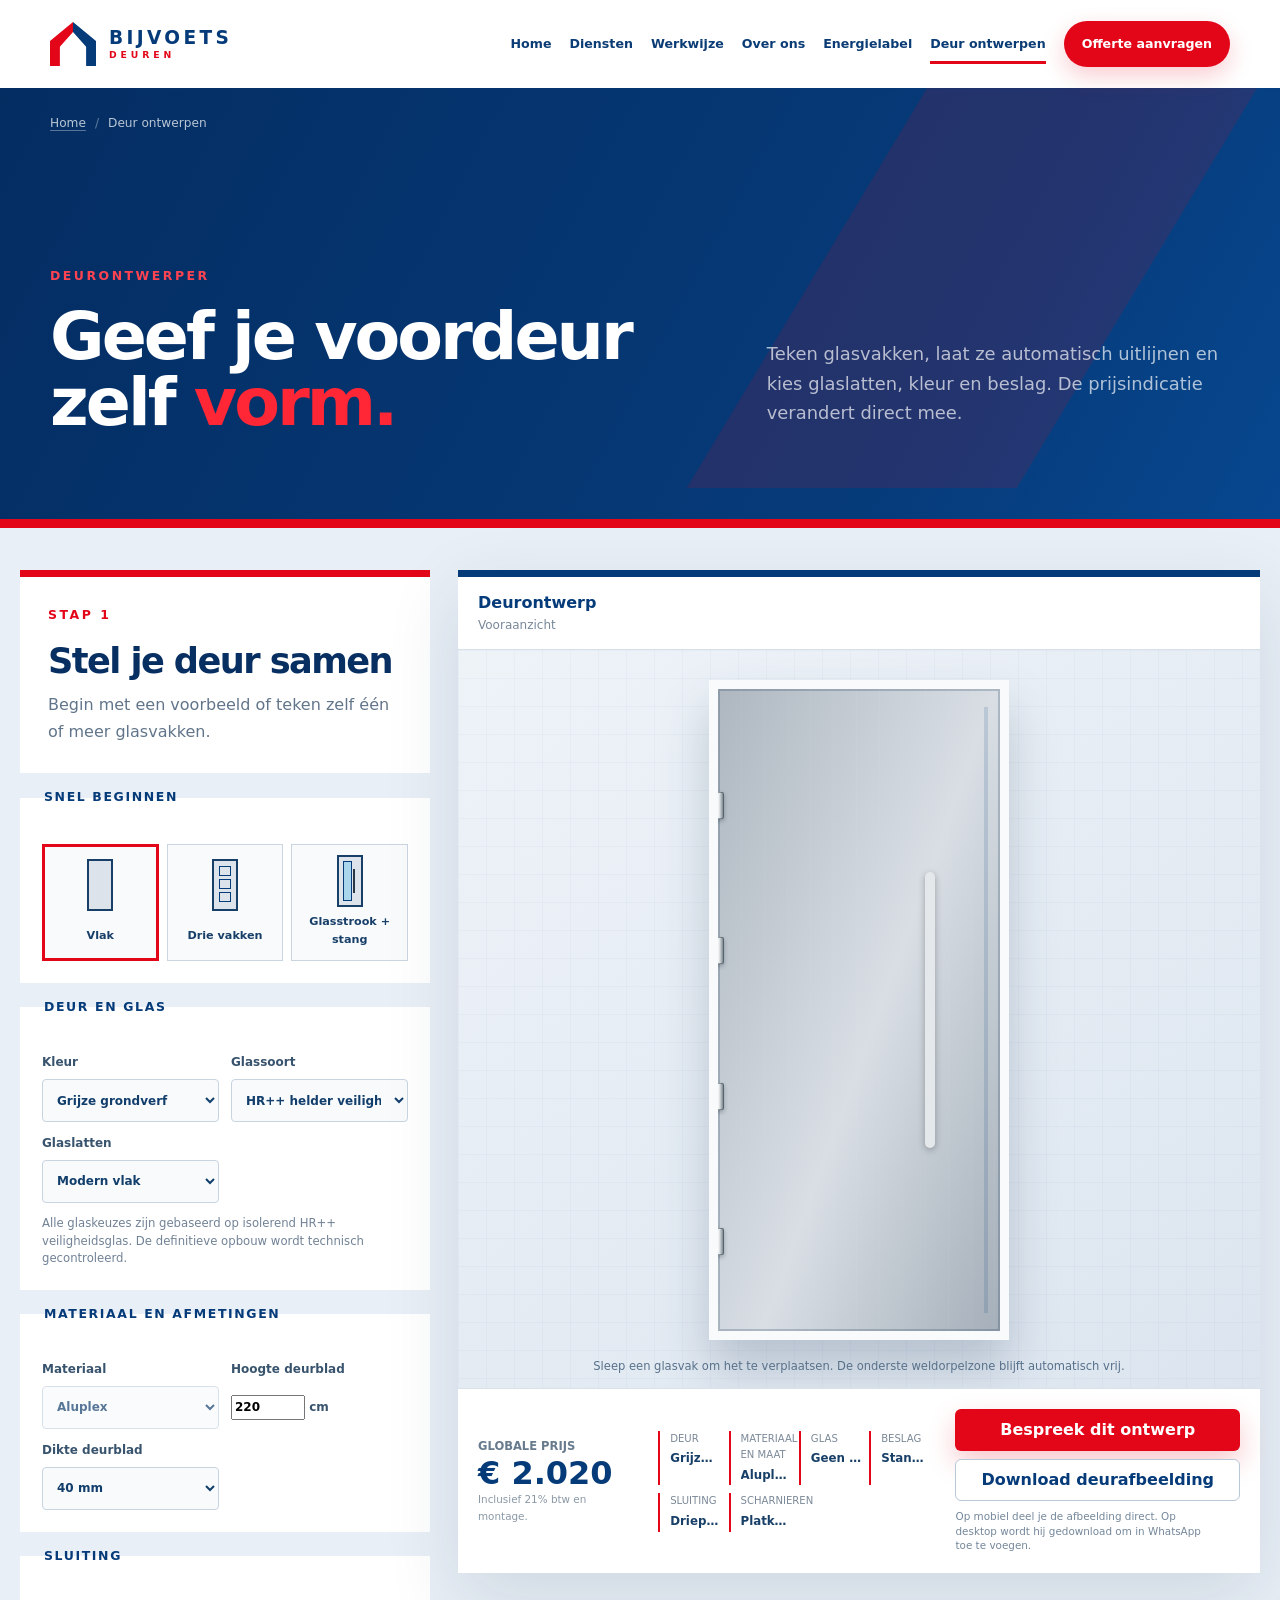
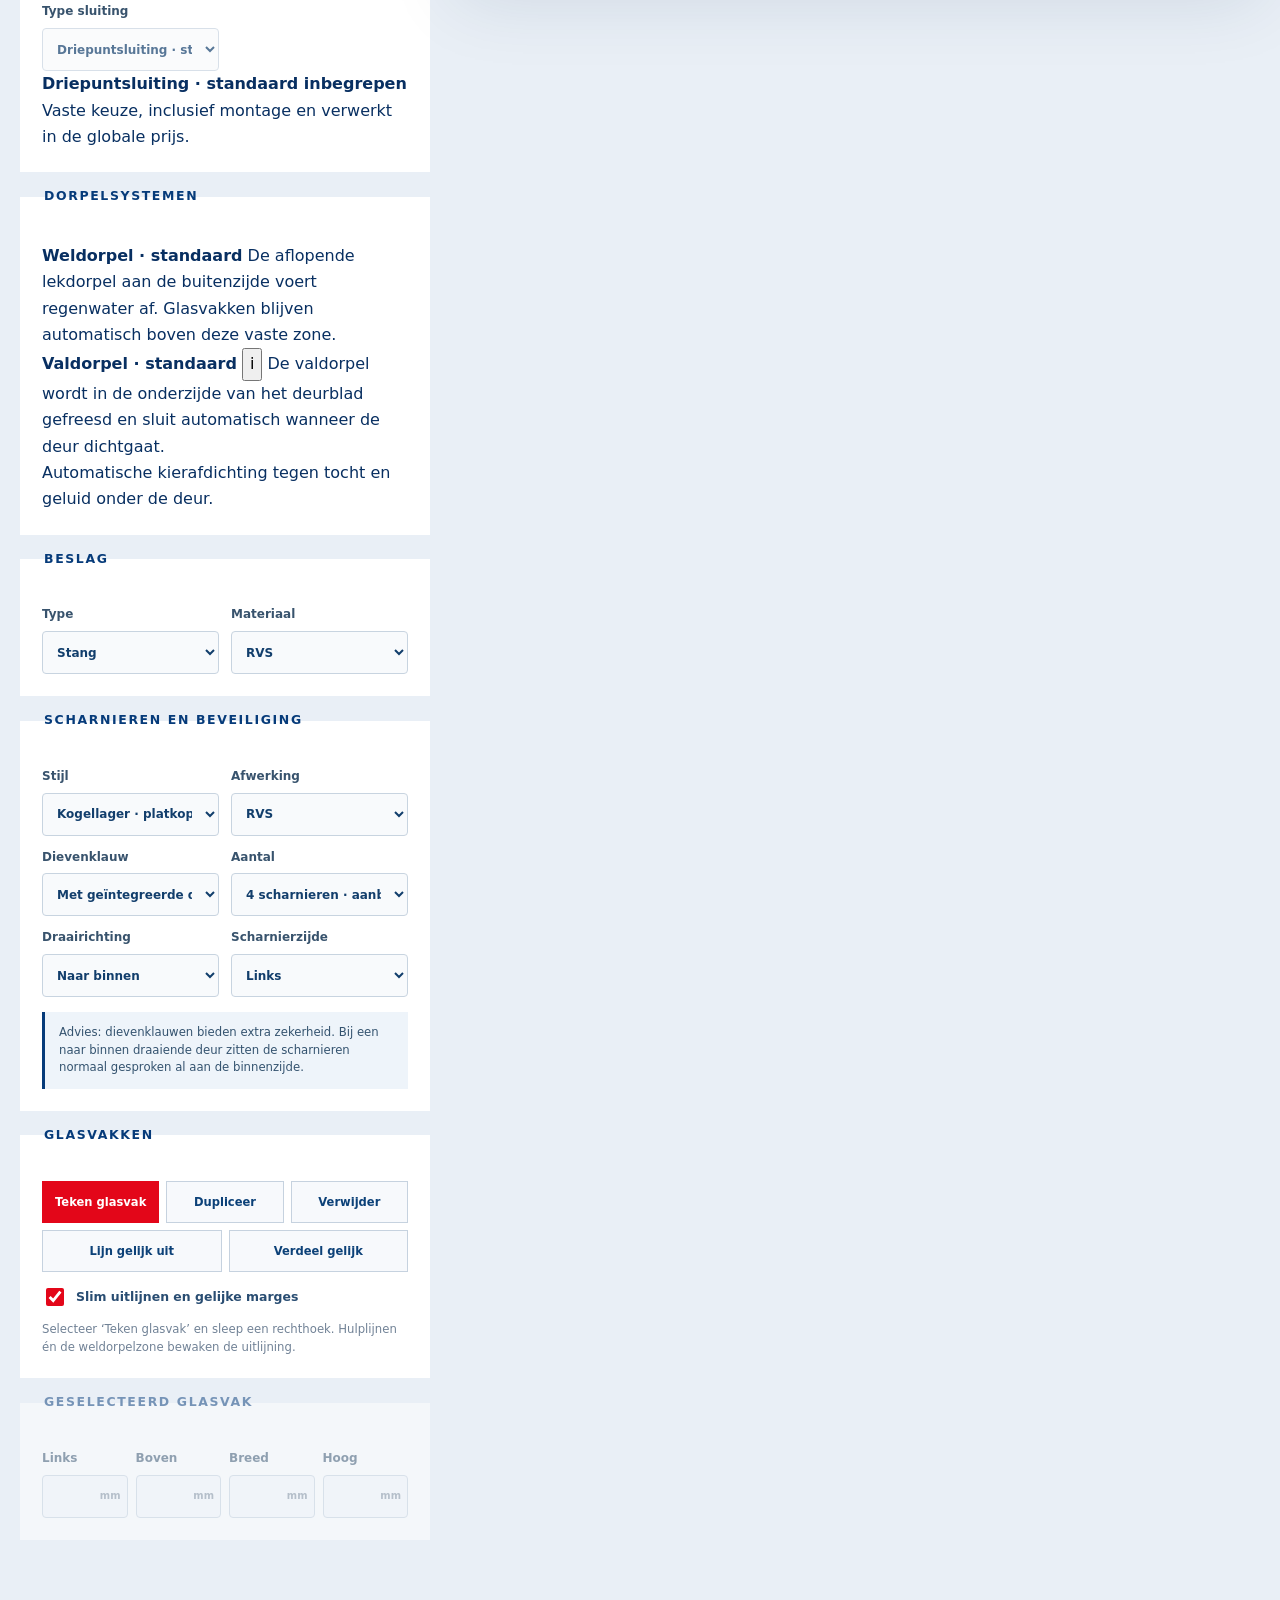
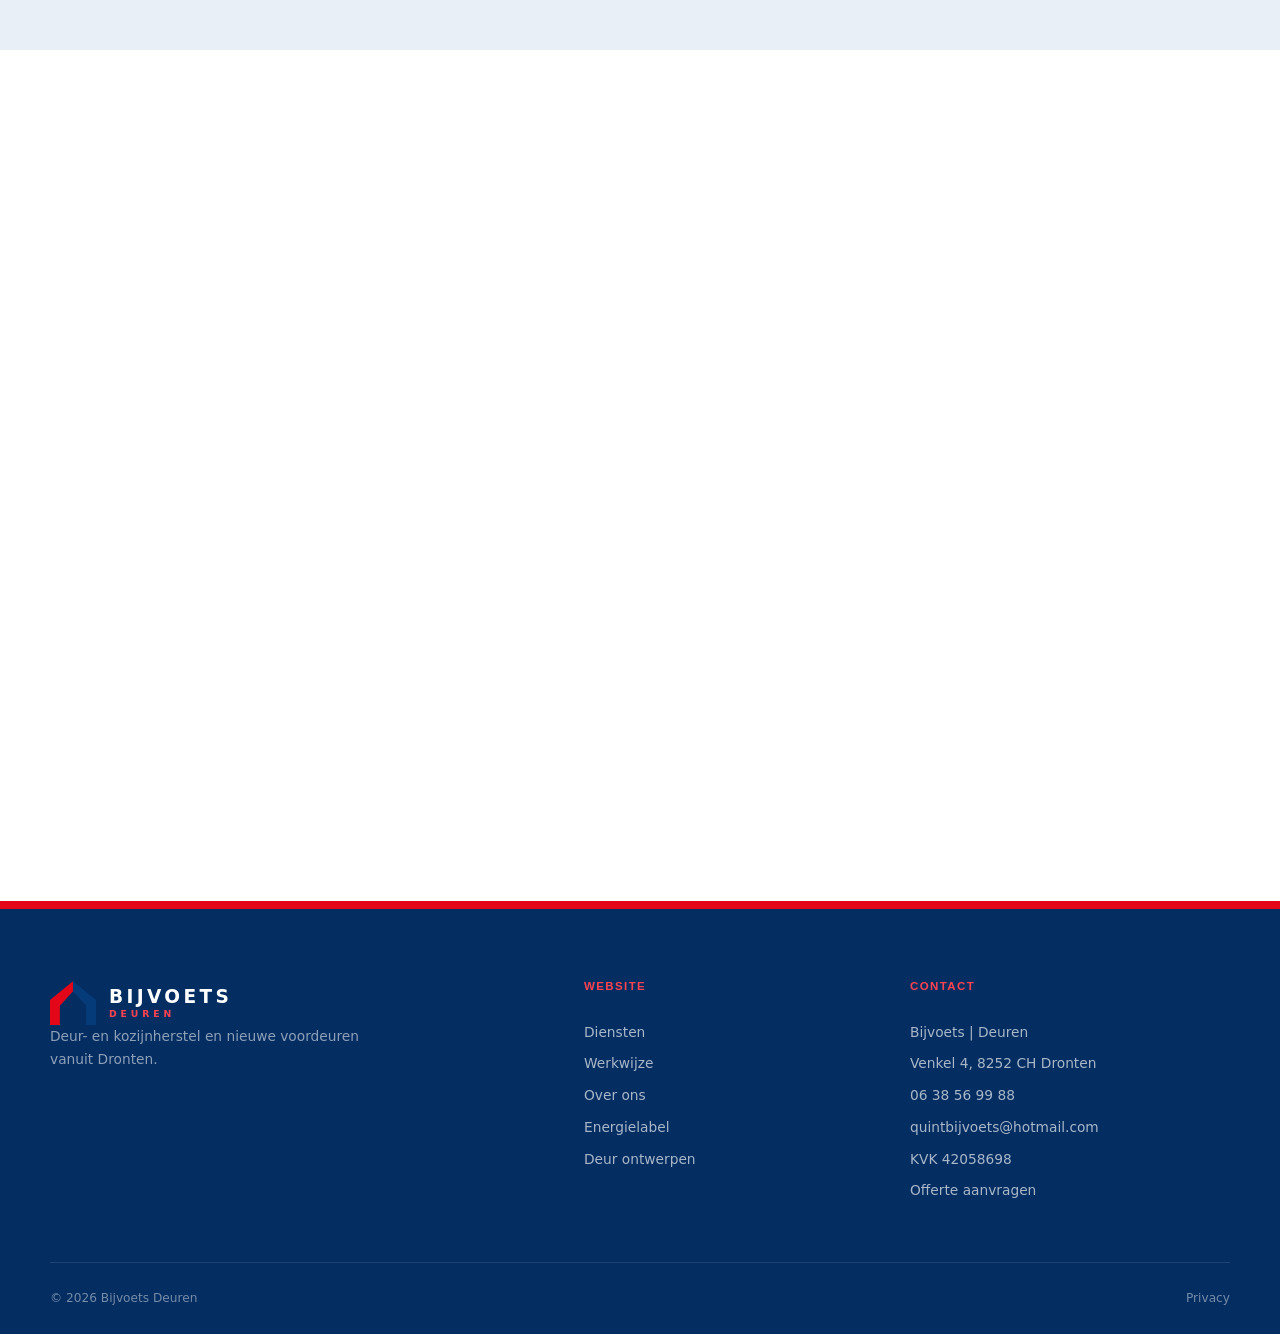
==== commit dc5cdff5: "Maak de deurontwerper vast 2D" ====
--- a/deur-ontwerpen.html
+++ b/deur-ontwerpen.html
@@ -3,7 +3,7 @@
 <head>
   <meta charset="utf-8">
   <meta name="viewport" content="width=device-width, initial-scale=1">
-  <meta name="description" content="Ontwerp zelf je nieuwe voordeur in 2D en 3D. Kies glasvakken, glaslatten, beslag en kleur en bespreek daarna het ontwerp met Bijvoets Deuren.">
+  <meta name="description" content="Ontwerp zelf je Bijvoets voordeur. Kies glasvakken, glaslatten, beslag, kleur en ontvang direct een globale prijsindicatie.">
   <meta name="theme-color" content="#063b7a">
   <meta name="referrer" content="strict-origin-when-cross-origin">
   <meta http-equiv="Content-Security-Policy" content="default-src 'self'; script-src 'self'; style-src 'self'; img-src 'self' data:; font-src 'self'; connect-src 'none'; object-src 'none'; base-uri 'self'; form-action 'none'">
@@ -13,7 +13,7 @@
   <meta property="og:locale" content="nl_NL">
   <meta property="og:site_name" content="Bijvoets Deuren">
   <meta property="og:title" content="Ontwerp zelf je nieuwe voordeur">
-  <meta property="og:description" content="Kies glasvakken, glaslatten, beslag en kleur in de 2D- en 3D-deurontwerper.">
+  <meta property="og:description" content="Kies glasvakken, glaslatten, beslag en kleur in de deurontwerper van Bijvoets Deuren.">
   <meta property="og:type" content="website">
   <meta property="og:url" content="https://bijvoetsdeuren.nl/deur-ontwerpen.html">
   <meta property="og:image" content="https://bijvoetsdeuren.nl/assets/og.png?v=2">
@@ -21,9 +21,9 @@
   <meta name="twitter:card" content="summary_large_image">
   <title>Nieuwe voordeur ontwerpen | Bijvoets Deuren</title>
   <link rel="stylesheet" href="styles.css">
-  <link rel="stylesheet" href="pages.css?v=3">
+  <link rel="stylesheet" href="pages.css?v=7">
   <script src="script.js" defer></script>
-  <script src="door-designer.js?v=3" defer></script>
+  <script src="door-designer.js?v=7" defer></script>
 </head>
 <body>
   <a class="skip-link" href="#main">Direct naar de inhoud</a>
@@ -41,7 +41,7 @@
   <main id="main">
     <section class="page-hero designer-hero">
       <div class="shell page-hero-grid">
-        <div class="reveal"><p class="eyebrow">2D / 3D deurontwerper</p><h1>Geef je voordeur zelf <em>vorm.</em></h1></div>
+        <div class="reveal"><p class="eyebrow">Deurontwerper</p><h1>Geef je voordeur zelf <em>vorm.</em></h1></div>
         <p class="page-hero-intro reveal">Teken glasvakken, laat ze automatisch uitlijnen en kies glaslatten, kleur en beslag. De prijsindicatie verandert direct mee.</p>
       </div>
     </section>
@@ -93,6 +93,62 @@
           </fieldset>
 
           <fieldset class="designer-fieldset">
+            <legend>Materiaal en afmetingen</legend>
+            <div class="designer-field-grid">
+              <label>Materiaal
+                <select data-setting="doorMaterial" disabled>
+                  <option value="aluplex">Aluplex</option>
+                </select>
+              </label>
+              <label>Hoogte deurblad
+                <span class="input-with-unit">
+                  <input type="number" min="180" max="250" step="1" value="220" inputmode="numeric" data-setting="doorHeightCm" aria-describedby="door-height-help">
+                  <span>cm</span>
+                </span>
+              </label>
+              <label>Dikte deurblad
+                <select data-setting="doorThickness">
+                  <option value="40">40 mm</option>
+                  <option value="54">54 mm · + € 100</option>
+                </select>
+              </label>
+            </div>
+          </fieldset>
+
+          <fieldset class="designer-fieldset">
+            <legend>Sluiting</legend>
+            <div class="designer-field-grid designer-field-grid-single">
+              <label>Type sluiting
+                <select data-setting="lockingSystem" disabled>
+                  <option value="threePoint">Driepuntsluiting · standaard</option>
+                </select>
+              </label>
+            </div>
+            <div class="standard-feature">
+              <strong>Driepuntsluiting · standaard inbegrepen</strong>
+              <span>Vaste keuze, inclusief montage en verwerkt in de globale prijs.</span>
+            </div>
+          </fieldset>
+
+          <fieldset class="designer-fieldset">
+            <legend>Dorpelsystemen</legend>
+            <div class="standard-feature">
+              <strong>Weldorpel · standaard</strong>
+              <span>De aflopende lekdorpel aan de buitenzijde voert regenwater af. Glasvakken blijven automatisch boven deze vaste zone.</span>
+            </div>
+            <div class="standard-feature standard-feature-secondary">
+              <div class="standard-feature-heading">
+                <strong>Valdorpel · standaard</strong>
+                <span class="info-tip-wrap">
+                  <button class="info-tip" type="button" aria-describedby="valdorpel-uitleg">i</button>
+                  <span class="info-tooltip" id="valdorpel-uitleg" role="tooltip">De valdorpel wordt in de onderzijde van het deurblad gefreesd en sluit automatisch wanneer de deur dichtgaat.</span>
+                </span>
+              </div>
+              <span>Automatische kierafdichting tegen tocht en geluid onder de deur.</span>
+            </div>
+          </fieldset>
+
+          <fieldset class="designer-fieldset">
             <legend>Beslag</legend>
             <div class="designer-field-grid">
               <label>Type
@@ -175,7 +231,7 @@
               <button type="button" class="tool-button" data-action="distribute">Verdeel gelijk</button>
             </div>
             <label class="snap-toggle"><input type="checkbox" data-setting="snap" checked> Slim uitlijnen en gelijke marges</label>
-            <p class="designer-help" data-designer-help>Selecteer ‘Teken glasvak’ en sleep een rechthoek op de deur. De rode hulplijnen helpen met uitlijnen.</p>
+            <p class="designer-help" data-designer-help>Selecteer ‘Teken glasvak’ en sleep een rechthoek. Hulplijnen én de weldorpelzone bewaken de uitlijning.</p>
           </fieldset>
 
           <fieldset class="designer-fieldset dimension-fields" data-dimensions disabled>
@@ -191,33 +247,29 @@
 
         <div class="designer-workspace">
           <div class="workspace-toolbar">
-            <div><strong>Voorbeeld</strong><span data-view-label>Vooraanzicht</span></div>
-            <div class="view-switch" aria-label="Weergave kiezen">
-              <button type="button" class="is-active" data-view="2d" aria-pressed="true">2D</button>
-              <button type="button" data-view="3d" aria-pressed="false">3D</button>
-            </div>
+            <div><strong>Deurontwerp</strong><span>Vooraanzicht</span></div>
           </div>
 
-          <div class="designer-stage" data-stage data-view="2d">
+          <div class="designer-stage" data-stage>
             <div class="stage-grid" aria-hidden="true"></div>
             <div class="door-preview" data-door-preview role="img" aria-label="Voorbeeld van de samengestelde deur">
               <div class="door-surface" data-door-surface>
                 <div class="glass-layer" data-glass-layer></div>
                 <div class="door-hinges" data-hinges aria-hidden="true"></div>
                 <div class="door-hardware hardware-bar finish-steel" data-hardware aria-hidden="true"><span></span></div>
+                <div class="door-weatherbar" aria-hidden="true"></div>
                 <div class="door-lock-edge" aria-hidden="true"></div>
                 <div class="snap-guide snap-guide-x" data-guide-x aria-hidden="true"></div>
                 <div class="snap-guide snap-guide-y" data-guide-y aria-hidden="true"></div>
               </div>
-              <div class="door-depth" aria-hidden="true"></div>
-            </div>
-            <canvas class="door-render-canvas" data-render-canvas width="900" height="1000" role="img" aria-label="Realistische driedimensionale weergave van de samengestelde deur"></canvas>
-            <p class="stage-instruction" data-stage-instruction>Sleep een glasvak om het te verplaatsen. Sleep de hoek om het formaat te wijzigen.</p>
+            </div>
+            <canvas data-render-canvas width="900" height="1100" hidden aria-hidden="true"></canvas>
+            <p class="stage-instruction" data-stage-instruction>Sleep een glasvak om het te verplaatsen. De onderste weldorpelzone blijft automatisch vrij.</p>
           </div>
 
           <div class="designer-summary" aria-live="polite">
-            <div><span>Indicatie vanaf</span><strong data-total-price>€ 1.790</strong><small>Fictieve prijs, inclusief btw en exclusief montage.</small></div>
-            <dl><div><dt>Deur</dt><dd data-summary-door>Grijze grondverf</dd></div><div><dt>Glas</dt><dd data-summary-glass>Geen glasvakken</dd></div><div><dt>Beslag</dt><dd data-summary-hardware>Stang · RVS</dd></div><div><dt>Scharnieren</dt><dd data-summary-hinges>Platkop · RVS · dievenklauw</dd></div></dl>
+            <div><span>Globale prijs</span><strong data-total-price>€ 4.235</strong><small>Inclusief 21% btw en montage.</small></div>
+            <dl><div><dt>Deur</dt><dd data-summary-door>Grijze grondverf · weldorpel + valdorpel</dd></div><div><dt>Materiaal en maat</dt><dd data-summary-size>Aluplex · 220 cm · 40 mm</dd></div><div><dt>Glas</dt><dd data-summary-glass>Geen glasvakken</dd></div><div><dt>Beslag</dt><dd data-summary-hardware>Stang · RVS</dd></div><div><dt>Sluiting</dt><dd data-summary-lock>Driepuntsluiting · incl. montage</dd></div><div><dt>Scharnieren</dt><dd data-summary-hinges>Platkop · RVS · dievenklauw</dd></div></dl>
             <div class="designer-share-actions">
               <button class="button button-primary designer-whatsapp" type="button" data-designer-whatsapp>Bespreek dit ontwerp</button>
               <button class="button button-secondary designer-download" type="button" data-download-render>Download deurafbeelding</button>
@@ -242,4 +294,4 @@
   </footer>
 </body>
 </html>
-
+
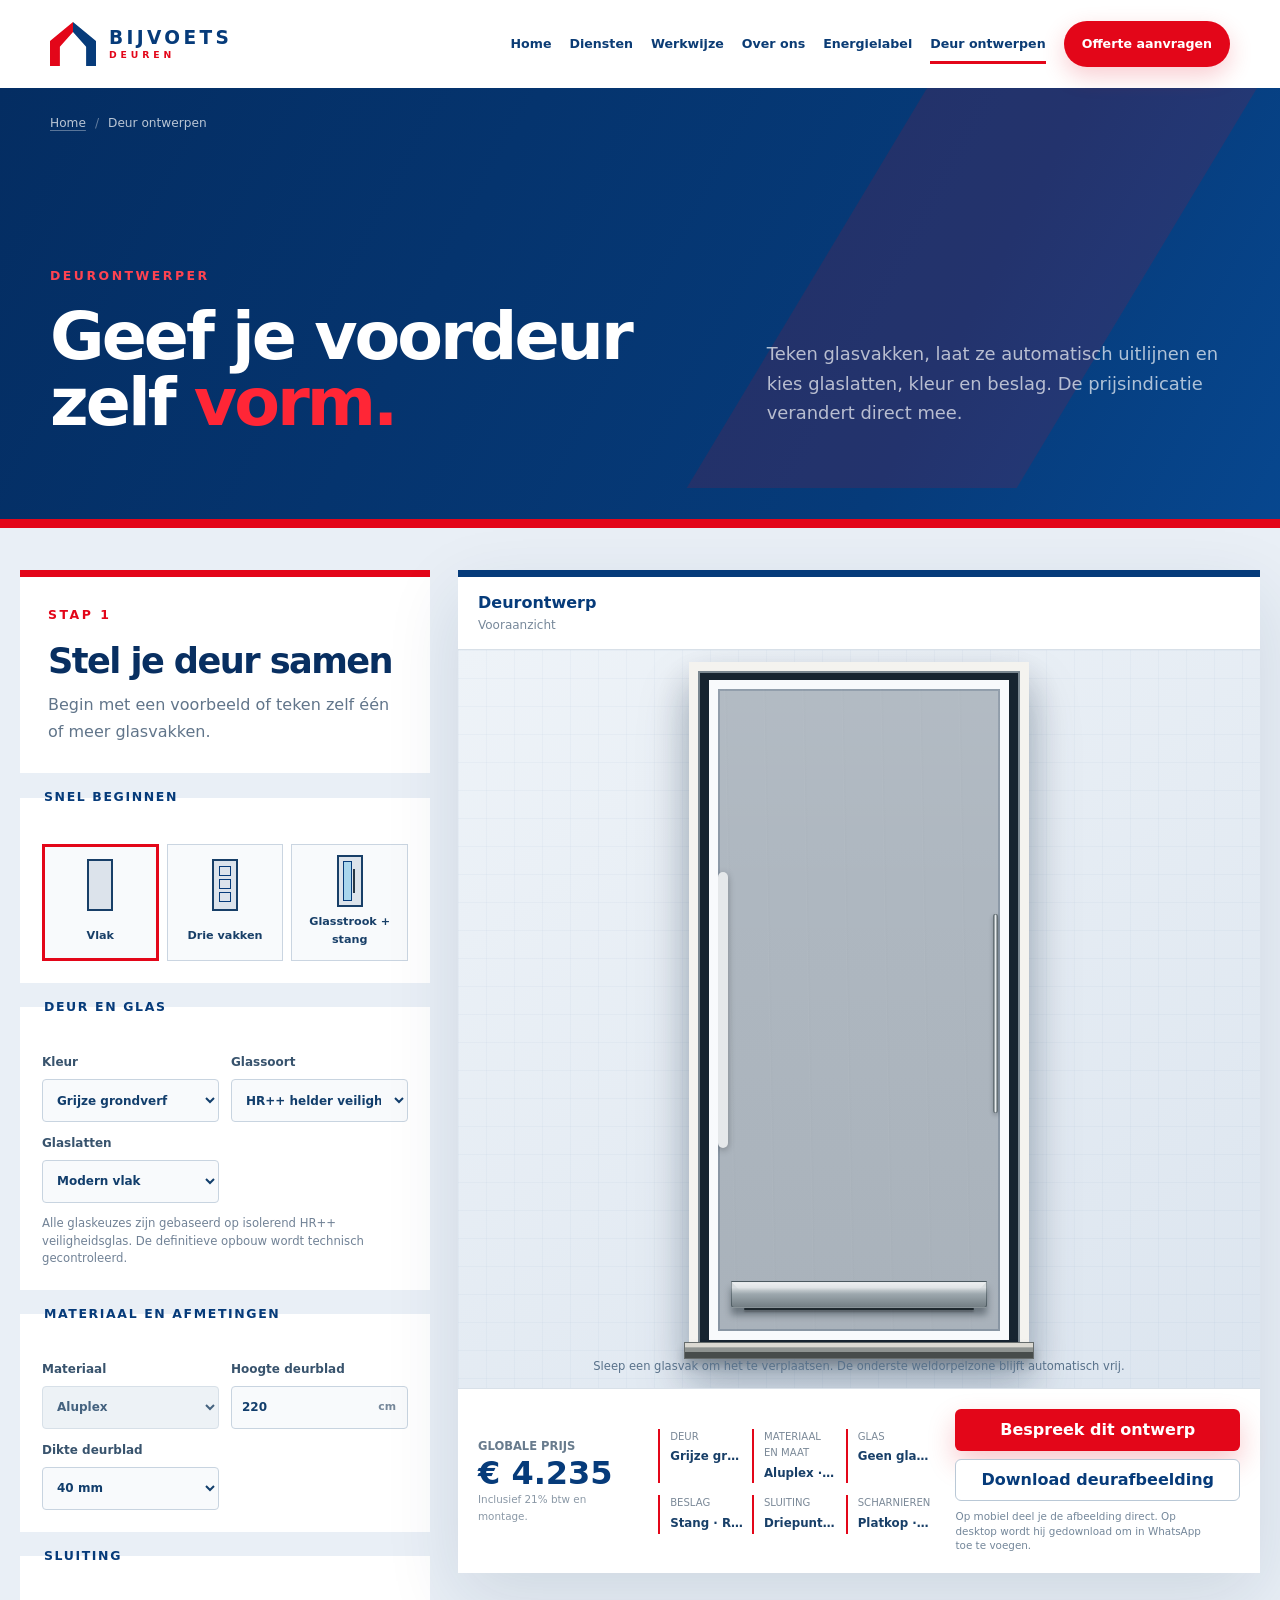
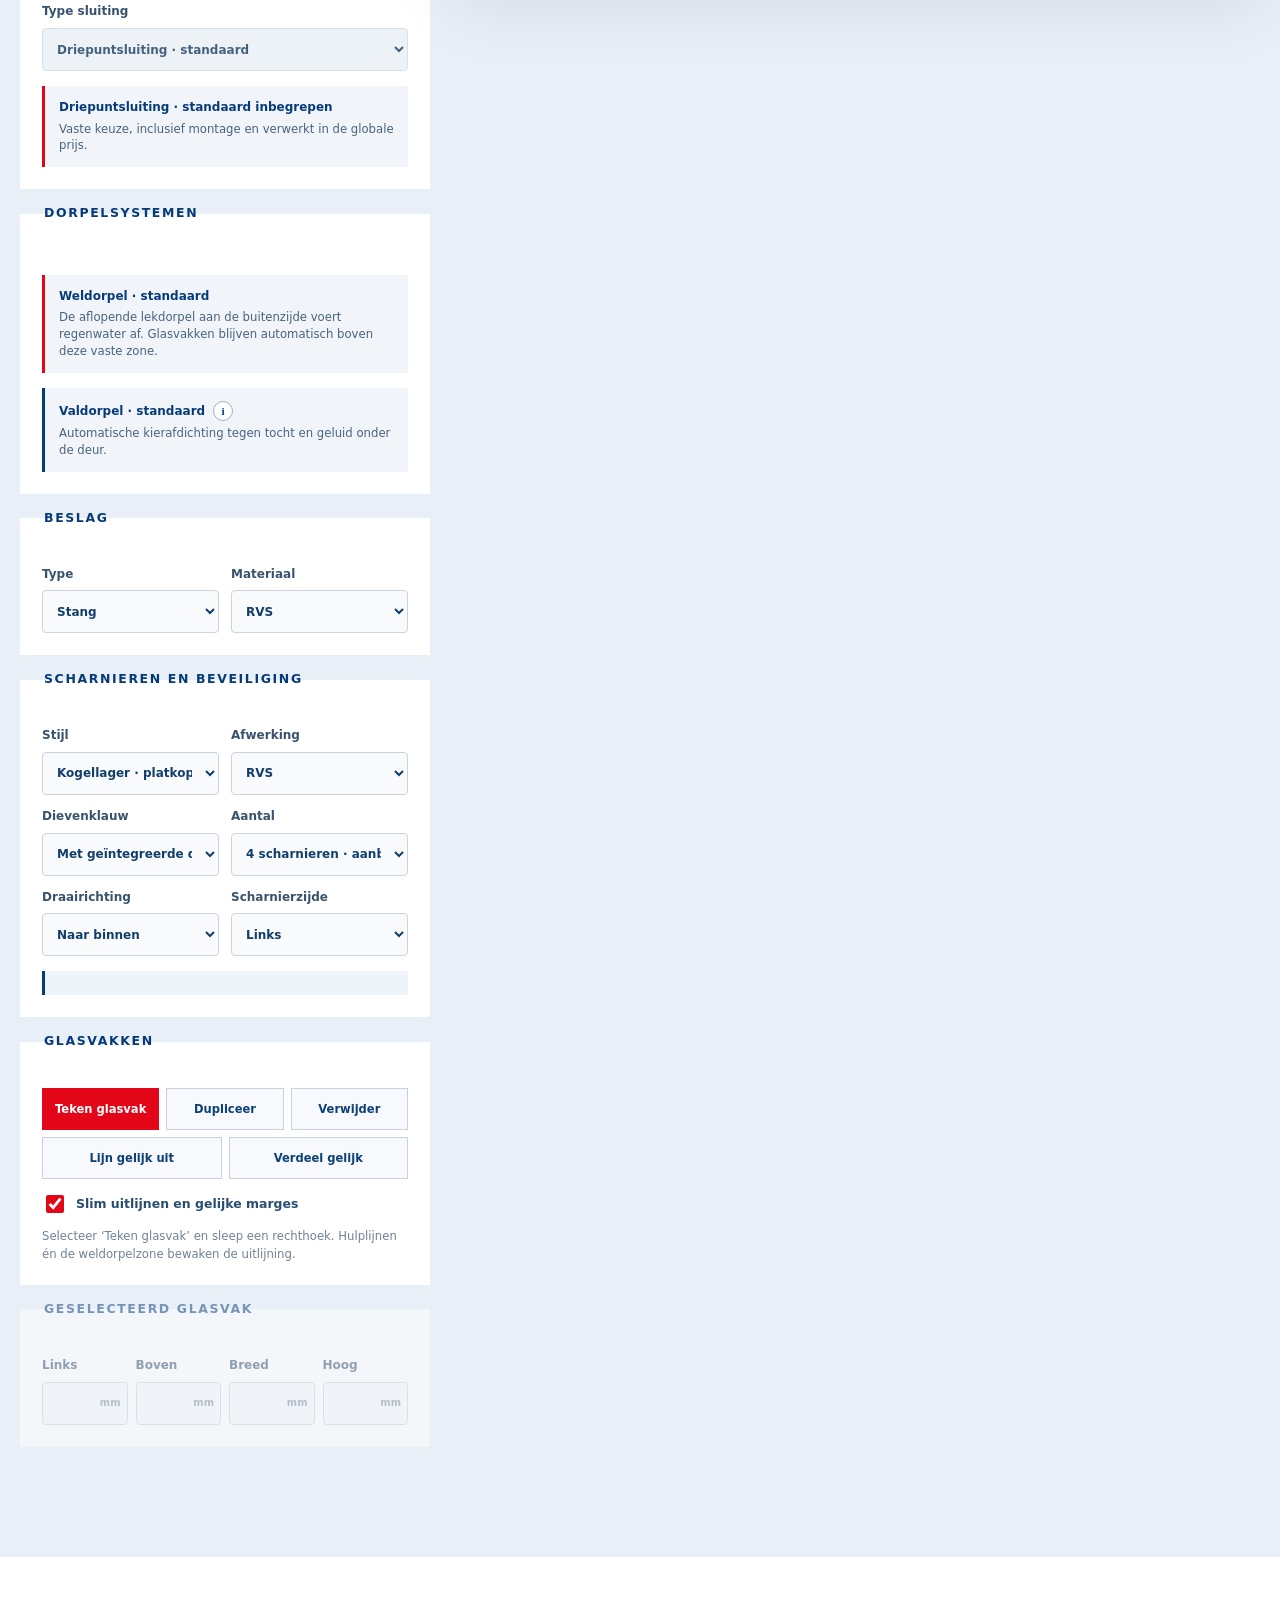
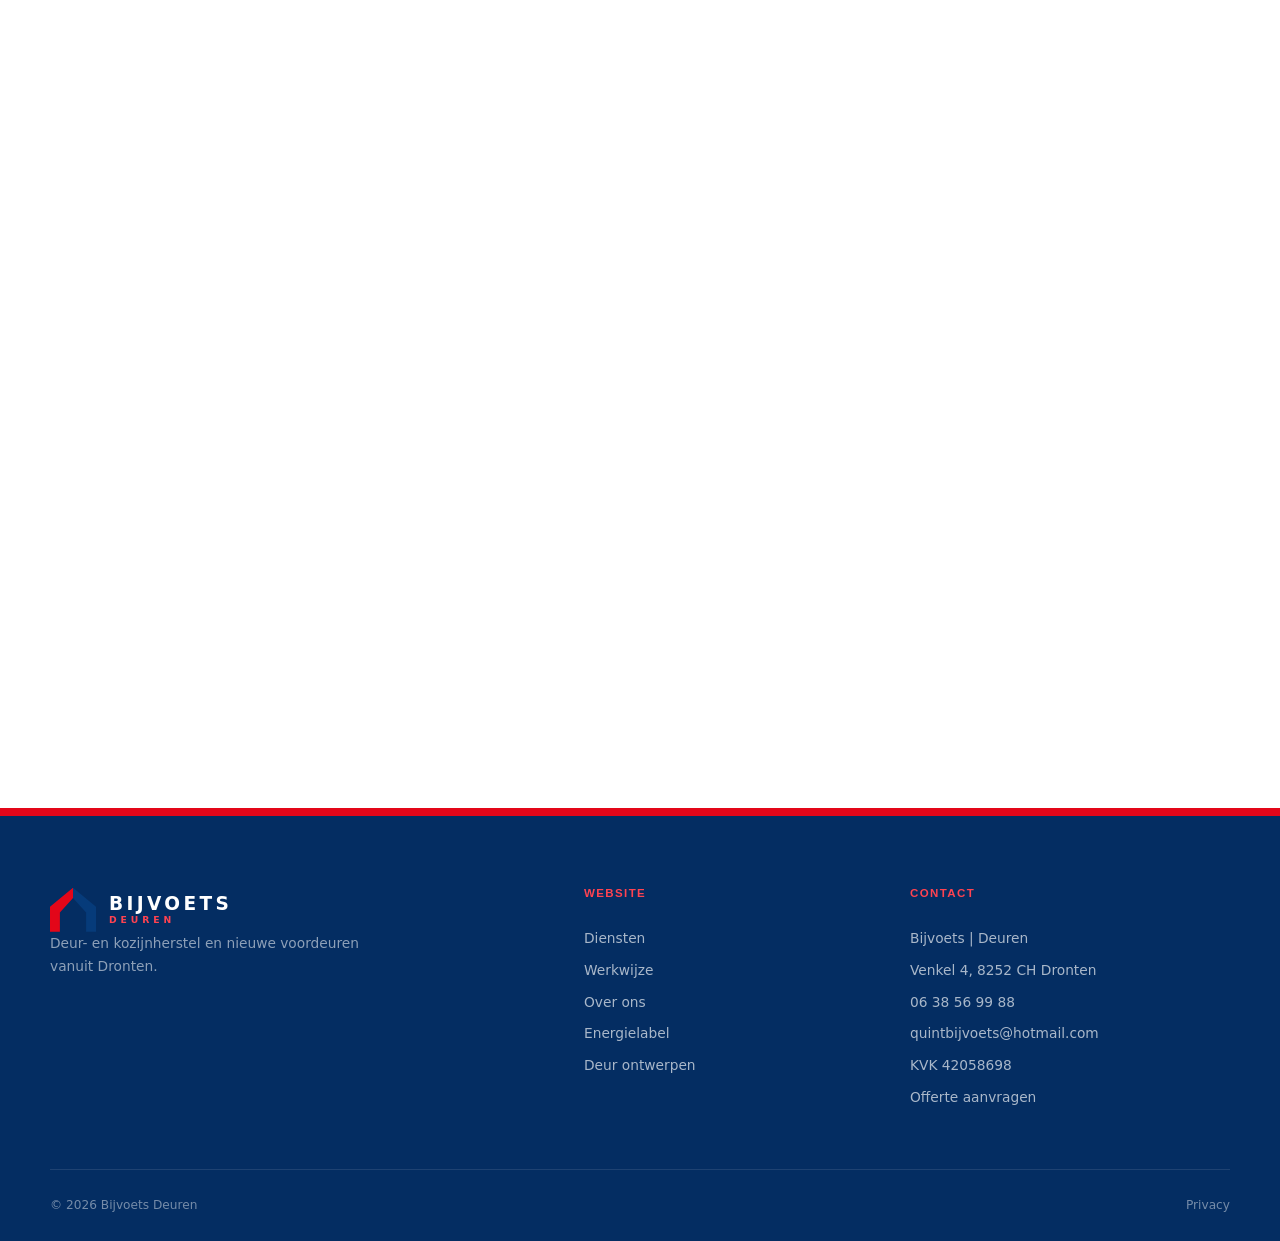
==== commit 8b558d33: "Publiceer volledige deur-ontwerpen.html voor de 2D-deurontwerper" ====
--- a/deur-ontwerpen.html
+++ b/deur-ontwerpen.html
@@ -294,4 +294,3 @@
   </footer>
 </body>
 </html>
-
--- a/pages.css
+++ b/pages.css
@@ -1153,9 +1153,23 @@
 .preset-strip::after { content: ""; position: absolute; width: 2px; height: 24px; right: 6px; top: 12px; background: #263746; }
 
 .designer-field-grid { display: grid; grid-template-columns: 1fr 1fr; gap: 12px; }
+.designer-field-grid-single { grid-template-columns: 1fr; }
 .designer-field-grid label, .dimension-grid label { display: grid; gap: 6px; color: #38536d; font-size: .75rem; font-weight: 800; }
-.designer-field-grid select, .dimension-grid input { width: 100%; min-height: 43px; border: 1px solid #c8d4e0; border-radius: 4px; background: #f8fafc; color: #123e6c; padding: 9px 10px; outline: 0; }
-.designer-field-grid select:focus, .dimension-grid input:focus { border-color: #063b7a; box-shadow: 0 0 0 3px rgba(6, 59, 122, .11); }
+.designer-field-grid select, .designer-field-grid input[type="number"], .dimension-grid input { width: 100%; min-height: 43px; border: 1px solid #c8d4e0; border-radius: 4px; background: #f8fafc; color: #123e6c; padding: 9px 10px; outline: 0; }
+.designer-field-grid select:focus, .designer-field-grid input[type="number"]:focus, .dimension-grid input:focus { border-color: #063b7a; box-shadow: 0 0 0 3px rgba(6, 59, 122, .11); }
+.designer-field-grid select:disabled { opacity: 1; border-color: #d7e0e8; background: #edf2f6; color: #44627f; cursor: not-allowed; }
+.input-with-unit { position: relative; display: block; }
+.input-with-unit > span { position: absolute; right: 12px; top: 50%; color: #75879a; font-size: .68rem; transform: translateY(-50%); pointer-events: none; }
+.input-with-unit input { padding-right: 40px !important; }
+.standard-feature { display: grid; gap: 4px; margin-top: 15px; padding: 13px 14px; border-left: 3px solid #e30619; background: #f1f5fa; color: #49637c; font-size: .73rem; line-height: 1.45; }
+.standard-feature strong { color: #063b7a; font-size: .75rem; }
+.standard-feature-secondary { border-left-color: #063b7a; }
+.standard-feature-heading { display: flex; align-items: center; gap: 8px; }
+.info-tip-wrap { position: relative; display: inline-flex; }
+.info-tip { width: 20px; height: 20px; display: inline-grid; place-items: center; padding: 0; border: 1px solid #9db1c5; border-radius: 50%; background: #fff; color: #063b7a; font: 900 .7rem/1 Georgia, serif; cursor: help; }
+.info-tip:hover, .info-tip:focus-visible { border-color: #063b7a; background: #063b7a; color: #fff; outline: 0; }
+.info-tooltip { width: min(270px, 70vw); position: absolute; z-index: 20; left: 50%; bottom: calc(100% + 9px); display: none; padding: 10px 12px; border-radius: 3px; background: #102f50; box-shadow: 0 8px 24px rgba(9,31,52,.24); color: #fff; font-size: .7rem; font-weight: 600; line-height: 1.45; transform: translateX(-50%); }
+.info-tip-wrap:hover .info-tooltip, .info-tip-wrap:focus-within .info-tooltip { display: block; }
 .hinge-advice { margin: 15px 0 0; padding: 12px 14px; border-left: 3px solid #063b7a; background: #eef4fa; color: #34536f; font-size: .73rem; line-height: 1.5; }
 .hinge-advice.is-warning { border-left-color: #e30619; background: #fff0f1; color: #7f1620; }
 .tool-buttons { display: grid; grid-template-columns: repeat(3, 1fr); gap: 7px; margin-bottom: 7px; }
@@ -1178,28 +1192,23 @@
 .workspace-toolbar > div:first-child { display: grid; }
 .workspace-toolbar strong { color: #063b7a; }
 .workspace-toolbar span { color: #77889a; font-size: .75rem; }
-.view-switch { display: flex; padding: 4px; background: #e9eff6; }
-.view-switch button { min-width: 54px; min-height: 35px; border: 0; background: transparent; color: #45617e; font-weight: 850; cursor: pointer; }
-.view-switch button.is-active { background: #063b7a; color: #fff; }
-
-.designer-stage { min-height: 710px; position: relative; display: grid; place-items: center; overflow: hidden; padding: 30px 30px 48px; background: linear-gradient(145deg, #eef3f8, #dce5ef); perspective: 1400px; touch-action: none; }
+
+.designer-stage { min-height: 710px; position: relative; display: grid; place-items: center; overflow: hidden; padding: 30px 30px 48px; background: linear-gradient(145deg, #eef3f8, #dce5ef); touch-action: none; }
 .stage-grid { position: absolute; inset: 0; opacity: .38; background-image: linear-gradient(rgba(6, 59, 122, .08) 1px, transparent 1px), linear-gradient(90deg, rgba(6, 59, 122, .08) 1px, transparent 1px); background-size: 28px 28px; }
-.door-preview { width: min(300px, 52vw); aspect-ratio: 10 / 22; position: relative; z-index: 2; transform-style: preserve-3d; transition: transform .45s ease; filter: drop-shadow(0 28px 24px rgba(17, 42, 70, .2)); }
-.designer-stage[data-view="3d"] .door-preview { display: none; }
-.door-render-canvas { width: min(648px, 100%); height: auto; position: relative; z-index: 3; display: none; filter: drop-shadow(0 24px 24px rgba(17, 42, 70, .16)); }
-.designer-stage[data-view="3d"] .door-render-canvas { display: block; }
-.designer-stage[data-view="3d"] .stage-grid { opacity: .08; }
+.door-preview { width: min(300px, 52vw); aspect-ratio: 10 / 22; position: relative; z-index: 2; filter: drop-shadow(0 28px 24px rgba(17, 42, 70, .2)); }
+.door-preview::before { content: ""; position: absolute; z-index: -2; inset: -18px -20px -13px; border: 9px solid #f4f3ef; background: #172430; box-shadow: inset 0 0 0 2px #7a8790, 0 18px 34px rgba(16, 35, 53, .22); }
+.door-preview::after { content: ""; position: absolute; z-index: 10; right: -25px; bottom: -19px; left: -25px; height: 15px; border: 1px solid #666c6c; background: linear-gradient(180deg, #dbd9d2 0 28%, #8e9391 31% 57%, #474c4b 60% 100%); box-shadow: 0 7px 10px rgba(15, 27, 36, .25); pointer-events: none; }
 .door-surface { position: absolute; inset: 0; overflow: hidden; border: 9px solid #f8fafc; background: #aeb7c0; box-shadow: inset 0 0 0 2px rgba(18, 48, 80, .22); transition: background .3s ease; transform: translateZ(3px); }
-.door-surface[data-finish="grey"] { background: linear-gradient(110deg, #aeb7c0, #d8dee4 54%, #a5afb9); }
-.door-surface[data-finish="white"] { background: linear-gradient(110deg, #e6e7e5, #fff 54%, #d7d9d8); }
-.door-surface[data-finish="anthracite"] { background: linear-gradient(110deg, #222b33, #48535c 54%, #202930); }
-.door-surface[data-finish="custom"] { background: linear-gradient(110deg, #743241, #b95e6d 54%, #6f2d3a); }
-.door-surface::after { content: ""; position: absolute; inset: 0; pointer-events: none; background: repeating-linear-gradient(90deg, rgba(255, 255, 255, .035) 0 1px, transparent 1px 23px); }
-.door-depth { position: absolute; width: 24px; inset: 3px -18px 3px auto; background: #082c55; transform: rotateY(90deg); transform-origin: left; opacity: 0; transition: opacity .3s ease; }
-.designer-stage[data-view="3d"] .door-depth { opacity: 1; }
-.door-lock-edge { position: absolute; width: 4px; inset: 18px 12px 18px auto; background: rgba(6, 59, 122, .14); pointer-events: none; }
+.door-surface[data-finish="grey"] { background: #b6b8b7; }
+.door-surface[data-finish="white"] { background: #eeefec; }
+.door-surface[data-finish="anthracite"] { background: #3d4448; }
+.door-surface[data-finish="custom"] { background: #8f3f4b; }
+.door-surface::before { content: ""; position: absolute; z-index: 1; inset: 0; pointer-events: none; opacity: .34; background: repeating-linear-gradient(89deg, transparent 0 17px, rgba(255,255,255,.07) 18px, rgba(50,58,61,.045) 19px, transparent 21px 39px); }
+.door-surface::after { content: ""; position: absolute; z-index: 2; inset: 0; pointer-events: none; background: linear-gradient(180deg, rgba(255,255,255,.055), transparent 32%, rgba(35,43,47,.035)); }
+.door-lock-edge { width: 5px; height: 31%; position: absolute; z-index: 7; right: 2px; top: 35%; border: 1px solid rgba(37,49,56,.45); border-radius: 2px; background: linear-gradient(90deg, #6e7a80, #eef1f1 48%, #778289); box-shadow: 0 2px 4px rgba(7,17,23,.25); pointer-events: none; }
 .glass-layer { position: absolute; z-index: 3; inset: 0; }
-.glass-pane { position: absolute; display: grid; place-items: center; min-width: 12px; min-height: 12px; border: 6px solid #e9edf1; background: linear-gradient(145deg, rgba(248, 253, 255, .9), rgba(92, 166, 211, .58)); box-shadow: inset 0 0 0 2px rgba(6, 59, 122, .5), 0 5px 12px rgba(17, 46, 77, .18); cursor: grab; touch-action: none; outline: 0; }
+.glass-pane { position: absolute; display: grid; place-items: center; min-width: 12px; min-height: 12px; border: 6px solid #e9edf1; background: linear-gradient(145deg, rgba(248, 253, 255, .9), rgba(92, 166, 211, .58)); box-shadow: inset 0 0 0 2px rgba(6, 59, 122, .5), inset 10px 0 18px rgba(255,255,255,.18), 0 5px 12px rgba(17, 46, 77, .18); cursor: grab; touch-action: none; outline: 0; }
+.glass-pane::before { content: ""; position: absolute; inset: -5px; pointer-events: none; background: linear-gradient(45deg, transparent 48.5%, rgba(74,88,96,.42) 49% 51%, transparent 51.5%) top left/12px 12px no-repeat, linear-gradient(-45deg, transparent 48.5%, rgba(74,88,96,.42) 49% 51%, transparent 51.5%) top right/12px 12px no-repeat, linear-gradient(-45deg, transparent 48.5%, rgba(74,88,96,.42) 49% 51%, transparent 51.5%) bottom left/12px 12px no-repeat, linear-gradient(45deg, transparent 48.5%, rgba(74,88,96,.42) 49% 51%, transparent 51.5%) bottom right/12px 12px no-repeat; }
 .glass-pane:hover, .glass-pane:focus-visible, .glass-pane.is-selected { box-shadow: inset 0 0 0 3px #e30619, 0 0 0 2px #fff, 0 7px 18px rgba(17, 46, 77, .2); }
 .glass-frosted { background: linear-gradient(145deg, rgba(255, 255, 255, .96), rgba(202, 221, 231, .93)); }
 .glass-frostedBorder { background: linear-gradient(145deg, rgba(215, 242, 250, .95), rgba(86, 154, 184, .78)); box-shadow: inset 0 0 0 12px rgba(218, 240, 247, .62), inset 0 0 0 14px rgba(6, 59, 122, .28), 0 5px 12px rgba(17, 46, 77, .18); }
@@ -1220,6 +1229,12 @@
 .finish-aluminium { color: #a7b0b8; }
 .finish-black { color: #111820; }
 .finish-brass { color: #c7a64b; }
+.door-weatherbar { height: 4.2%; position: absolute; z-index: 8; right: 4.5%; bottom: 3.6%; left: 4.5%; border: 1px solid rgba(17, 33, 42, .4); border-radius: 1px 1px 3px 3px; background: linear-gradient(180deg, #d8dde0 0 22%, #9da8ae 48%, #737e84 100%); box-shadow: 0 7px 7px rgba(7, 20, 29, .38); pointer-events: none; }
+.door-weatherbar::before { content: ""; position: absolute; inset: 0 0 auto; height: 32%; background: linear-gradient(180deg, rgba(255,255,255,.58), rgba(255,255,255,.04)); clip-path: polygon(0 0, 100% 0, 97% 100%, 3% 100%); }
+.door-weatherbar::after { content: ""; height: 2px; position: absolute; right: 5%; bottom: -3px; left: 5%; border-radius: 999px; background: rgba(8, 18, 24, .78); box-shadow: 0 2px 2px rgba(0,0,0,.28); }
+.door-surface[data-finish="white"] .door-weatherbar { background: linear-gradient(180deg, #fff 0 22%, #d9dcda 48%, #bfc4c1 100%); }
+.door-surface[data-finish="anthracite"] .door-weatherbar { background: linear-gradient(180deg, #596168 0 22%, #31393e 48%, #171e22 100%); }
+.door-surface[data-finish="custom"] .door-weatherbar { background: linear-gradient(180deg, #c26a77 0 22%, #923f4d 48%, #5f2731 100%); }
 .door-hinges { position: absolute; z-index: 7; inset-block: 0; width: 18px; pointer-events: none; }
 .door-hinges.hinge-side-left { left: -5px; }
 .door-hinges.hinge-side-right { right: -5px; }
@@ -1244,7 +1259,7 @@
 .designer-summary > div:first-child span { color: #687b8d; font-size: .72rem; font-weight: 800; text-transform: uppercase; }
 .designer-summary > div:first-child strong { color: #063b7a; font-size: 2rem; line-height: 1.1; }
 .designer-summary small { color: #8a98a6; font-size: .65rem; }
-.designer-summary dl { display: grid; grid-template-columns: repeat(4, 1fr); gap: 8px; margin: 0; }
+.designer-summary dl { display: grid; grid-template-columns: repeat(3, 1fr); gap: 12px 8px; margin: 0; }
 .designer-summary dl div { min-width: 0; padding-left: 10px; border-left: 2px solid #e30619; }
 .designer-summary dt { color: #7b8998; font-size: .63rem; text-transform: uppercase; }
 .designer-summary dd { margin: 2px 0 0; overflow: hidden; color: #183f68; font-size: .74rem; font-weight: 800; text-overflow: ellipsis; white-space: nowrap; }
@@ -1302,4 +1317,4 @@
   .tool-buttons { grid-template-columns: 1fr; }
   .tool-buttons + .tool-buttons { grid-template-columns: 1fr 1fr; }
 }
-
+
